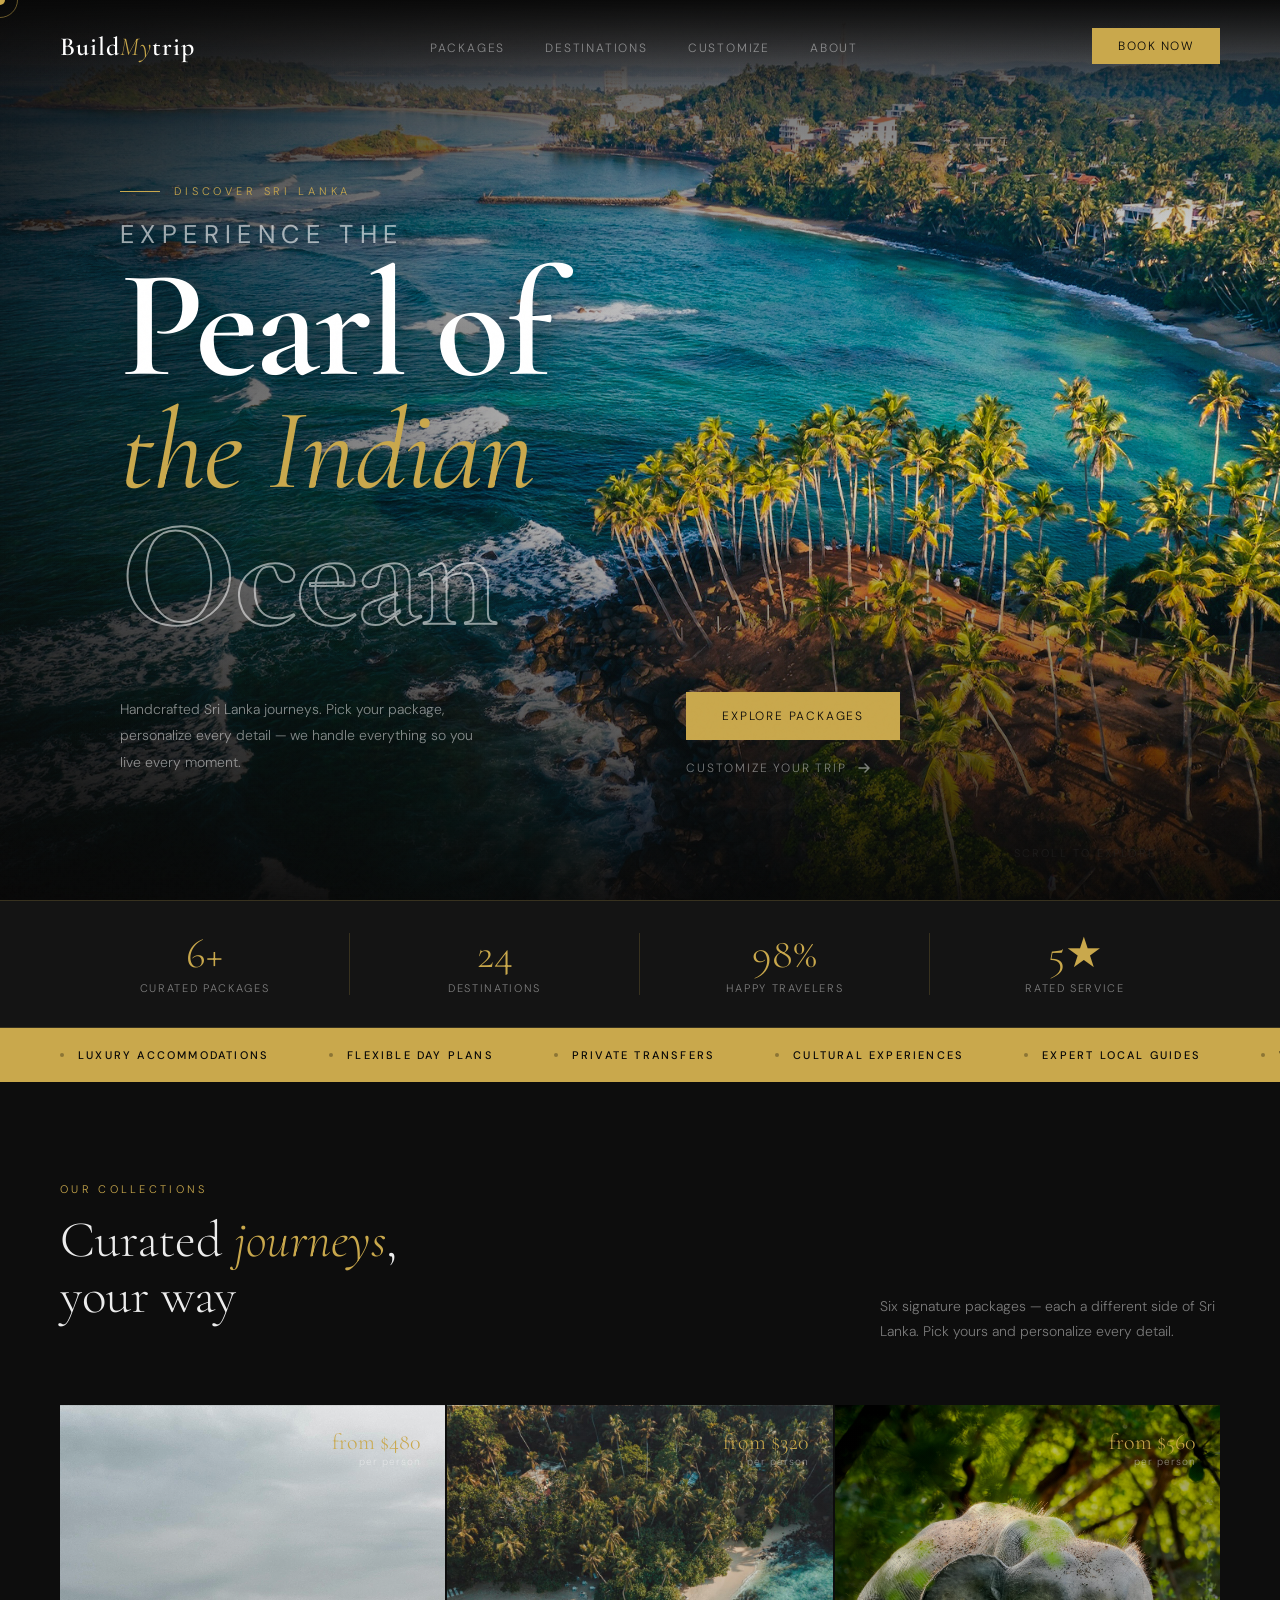
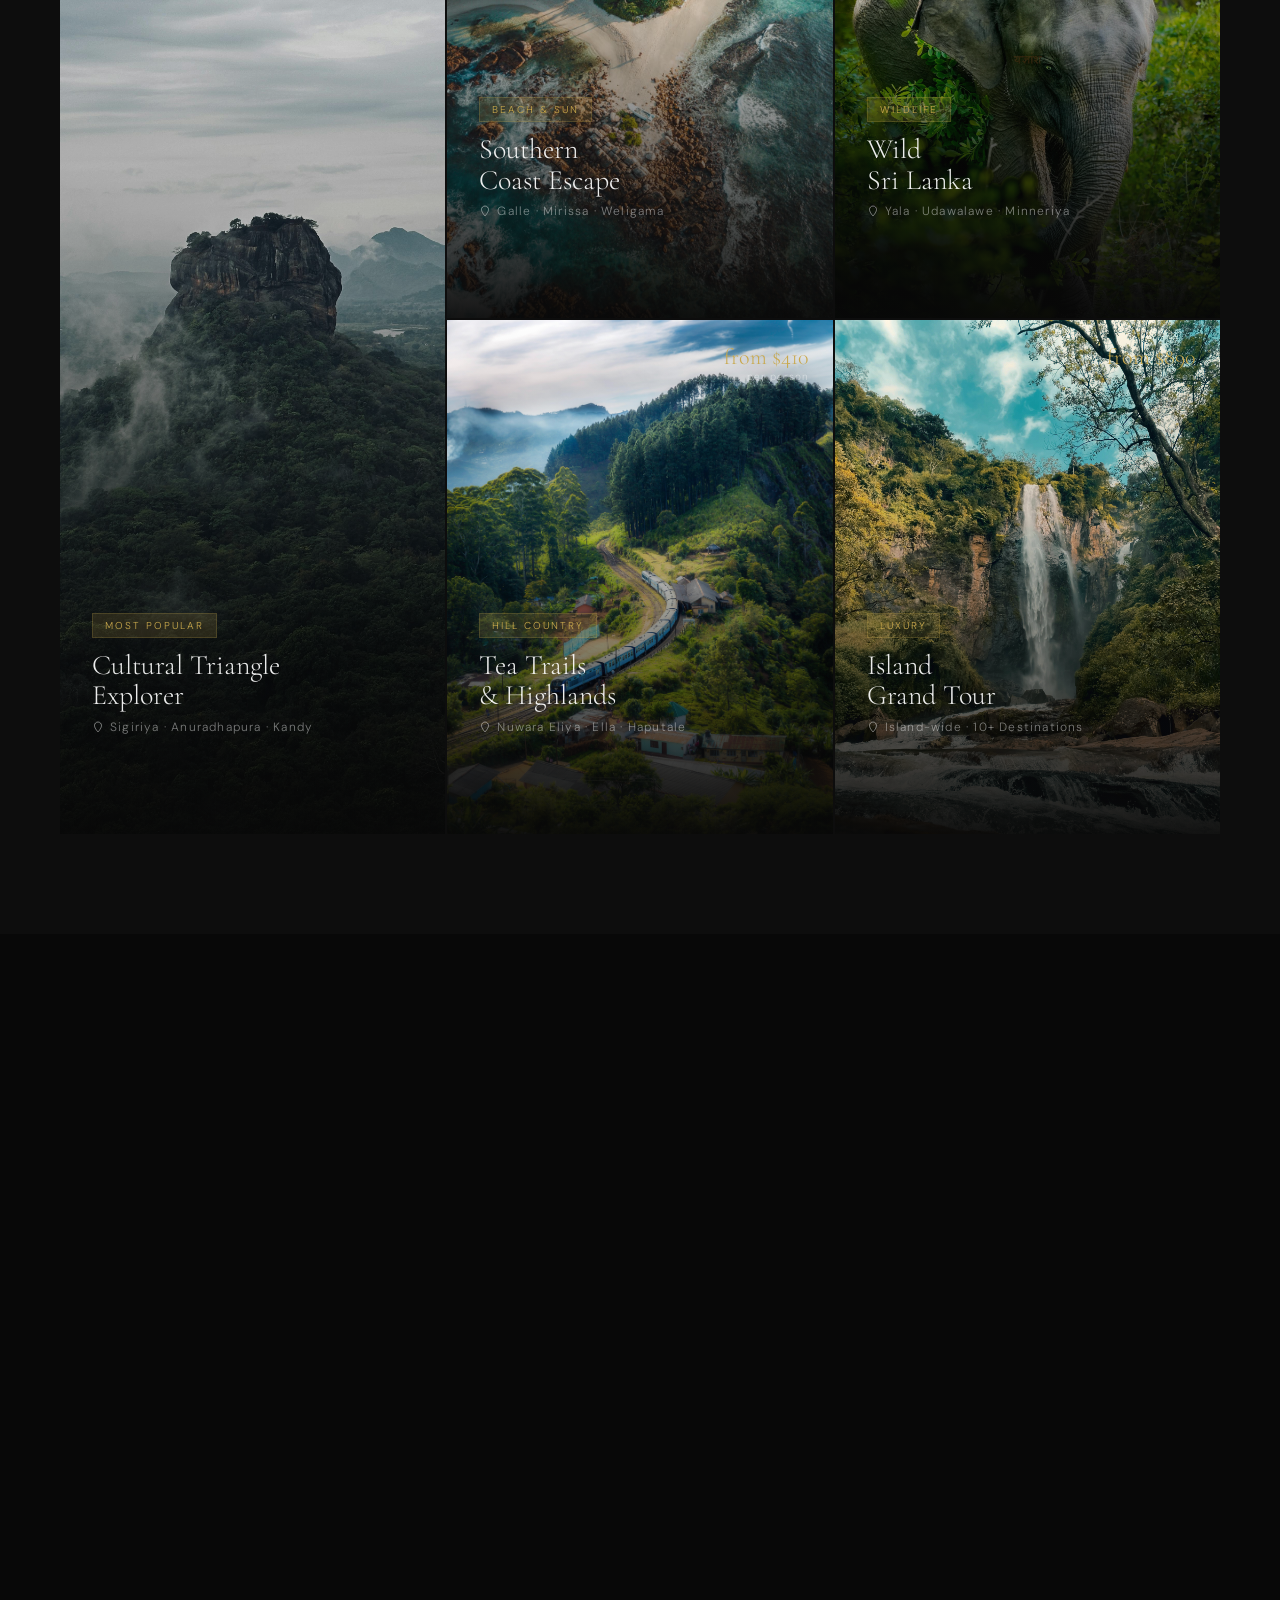
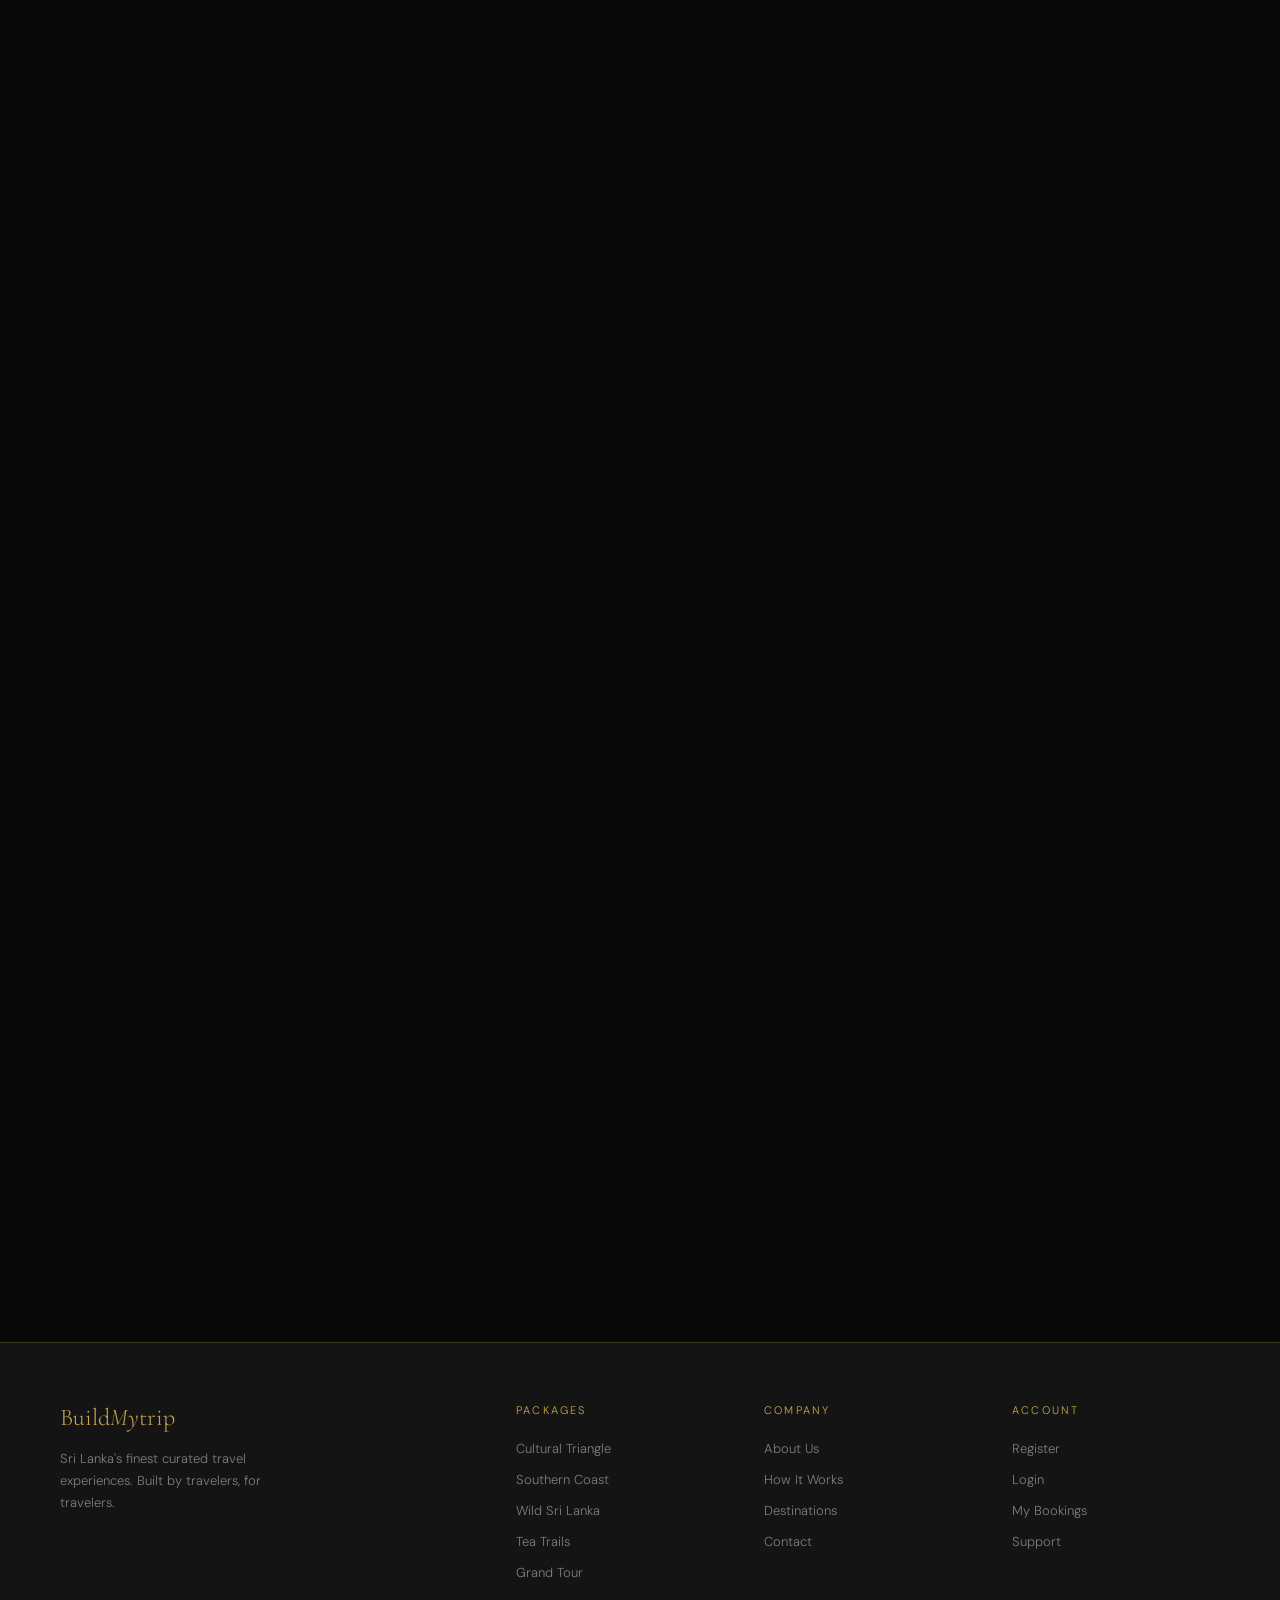
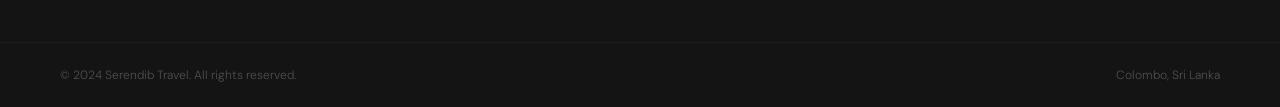
==== frontend/index.html @ d11b7e5b "Add files via upload" ====
<!DOCTYPE html>
<html lang="en">
<head>
<meta charset="UTF-8">
<meta name="viewport" content="width=device-width, initial-scale=1.0">
<title>BuildMyTrip — Sri Lanka Travel Experiences</title>
<link href="https://fonts.googleapis.com/css2?family=Cormorant+Garamond:ital,wght@0,300;0,400;0,600;1,300;1,400&family=DM+Sans:wght@300;400;500&display=swap" rel="stylesheet">
<style>
  :root {
    --gold: #C9A84C;
    --gold-light: #E8C97A;
    --gold-dim: rgba(201,168,76,0.15);
    --black: #080808;
    --deep: #0D0D0D;
    --surface: #141414;
    --surface2: #1C1C1C;
    --muted: rgba(255,255,255,0.45);
    --text: rgba(255,255,255,0.92);
    --border: rgba(201,168,76,0.2);
  }

  *, *::before, *::after { margin: 0; padding: 0; box-sizing: border-box; }

  html { scroll-behavior: smooth; }

  body {
    background: var(--black);
    color: var(--text);
    font-family: 'DM Sans', sans-serif;
    font-weight: 300;
    overflow-x: hidden;
    cursor: none;
  }

  /* CUSTOM CURSOR */
  .cursor {
    position: fixed; top: 0; left: 0;
    width: 10px; height: 10px;
    background: var(--gold);
    border-radius: 50%;
    pointer-events: none;
    z-index: 9999;
    transform: translate(-50%, -50%);
    transition: transform 0.1s, width 0.3s, height 0.3s, background 0.3s;
  }
  .cursor-ring {
    position: fixed; top: 0; left: 0;
    width: 36px; height: 36px;
    border: 1px solid rgba(201,168,76,0.5);
    border-radius: 50%;
    pointer-events: none;
    z-index: 9998;
    transform: translate(-50%, -50%);
    transition: transform 0.18s ease-out, width 0.3s, height 0.3s, opacity 0.3s;
  }
  body:hover .cursor-ring { opacity: 1; }

  /* NOISE OVERLAY */
  body::before {
    content: '';
    position: fixed; inset: 0;
    background-image: url("data:image/svg+xml,%3Csvg viewBox='0 0 256 256' xmlns='http://www.w3.org/2000/svg'%3E%3Cfilter id='noise'%3E%3CfeTurbulence type='fractalNoise' baseFrequency='0.9' numOctaves='4' stitchTiles='stitch'/%3E%3C/filter%3E%3Crect width='100%25' height='100%25' filter='url(%23noise)' opacity='0.04'/%3E%3C/svg%3E");
    pointer-events: none;
    z-index: 100;
    opacity: 0.4;
  }

  /* NAV */
  nav {
    position: fixed; top: 0; left: 0; right: 0;
    z-index: 500;
    padding: 28px 60px;
    display: flex; align-items: center; justify-content: space-between;
    background: linear-gradient(to bottom, rgba(8,8,8,0.95) 0%, transparent 100%);
    transition: padding 0.4s;
  }
  nav.scrolled {
    padding: 18px 60px;
    background: rgba(8,8,8,0.97);
    border-bottom: 1px solid var(--border);
    backdrop-filter: blur(12px);
  }
  .nav-logo {
    font-family: 'Cormorant Garamond', serif;
    font-size: 26px;
    font-weight: 600;
    letter-spacing: 0.04em;
    color: #fff;
    text-decoration: none;
  }
  .nav-logo span {
    font-style: italic;
    color: var(--gold);
    font-weight: 300;
  }
  .nav-links { display: flex; gap: 40px; list-style: none; }
  .nav-links a {
    font-size: 12px;
    letter-spacing: 0.15em;
    text-transform: uppercase;
    color: var(--muted);
    text-decoration: none;
    transition: color 0.3s;
  }
  .nav-links a:hover { color: var(--gold); }
  .nav-cta {
    font-size: 12px;
    letter-spacing: 0.12em;
    text-transform: uppercase;
    color: var(--black);
    background: var(--gold);
    padding: 10px 26px;
    text-decoration: none;
    transition: background 0.3s;
  }
  .nav-cta:hover { background: var(--gold-light); }

  /* HERO */
  .hero {
    position: relative;
    height: 100vh;
    min-height: 700px;
    display: flex;
    align-items: center;
    overflow: hidden;
  }
  .hero-bg {
    position: absolute; inset: 0;
    overflow: hidden;
  }
  .hero-bg img {
    position: absolute; inset: 0;
    width: 100%; height: 100%;
    object-fit: cover;
    object-position: center;
    transform: scale(1.04);
    animation: heroZoom 10s ease-out forwards;
  }
  .hero-bg::after {
    content: '';
    position: absolute; inset: 0;
    background:
      linear-gradient(to bottom, rgba(8,8,8,0.72) 0%, rgba(8,8,8,0.08) 30%, rgba(8,8,8,0.0) 55%, rgba(8,8,8,0.55) 80%, rgba(8,8,8,0.95) 100%),
      linear-gradient(to right, rgba(8,8,8,0.78) 0%, rgba(8,8,8,0.2) 50%, transparent 100%);
    z-index: 1;
  }
  .hero-content { z-index: 2; }

  @keyframes heroZoom {
    from { transform: scale(1.05); }
    to { transform: scale(1.0); }
  }

  .hero-content {
    position: relative;
    z-index: 2;
    padding: 0 60px;
    padding-top: 60px;
    max-width: 900px;
    width: 100%;
    opacity: 0;
    animation: heroFadeUp 1.2s ease-out 0.4s forwards;
  }
  @keyframes heroFadeUp {
    from { opacity: 0; transform: translateY(40px); }
    to { opacity: 1; transform: translateY(0); }
  }
  .hero-eyebrow {
    font-size: 11px;
    letter-spacing: 0.35em;
    text-transform: uppercase;
    color: var(--gold);
    margin-bottom: 24px;
    display: flex; align-items: center; gap: 14px;
  }
  .hero-eyebrow::before {
    content: '';
    display: block;
    width: 40px; height: 1px;
    background: var(--gold);
  }

  /* BIG dramatic typography */
  .hero-title {
    font-family: 'Cormorant Garamond', serif;
    line-height: 1.0;
    margin-bottom: 0;
  }
  .hero-title .line-small {
    font-size: clamp(16px, 2vw, 26px);
    font-weight: 400;
    color: rgba(255,255,255,0.6);
    display: block;
    letter-spacing: 0.25em;
    text-transform: uppercase;
    font-family: 'DM Sans', sans-serif;
    margin-bottom: 10px;
  }
  .hero-title .line-big {
    font-size: clamp(88px, 12vw, 160px);
    font-weight: 600;
    color: #fff;
    display: block;
    line-height: 0.88;
    margin-bottom: 0px;
    letter-spacing: -0.03em;
    text-shadow: 0 4px 40px rgba(0,0,0,0.5);
  }
  .hero-title .line-italic {
    font-size: clamp(66px, 9vw, 128px);
    font-style: italic;
    font-weight: 400;
    color: var(--gold);
    display: block;
    line-height: 1.0;
    margin-bottom: 0px;
    letter-spacing: -0.01em;
    text-shadow: 0 4px 40px rgba(0,0,0,0.4);
  }
  .hero-title .line-outline {
    font-size: clamp(88px, 12vw, 160px);
    font-weight: 700;
    color: transparent;
    -webkit-text-stroke: 2px rgba(255,255,255,0.55);
    display: block;
    line-height: 0.88;
    letter-spacing: -0.02em;
  }

  .hero-bottom {
    display: flex;
    align-items: flex-end;
    justify-content: space-between;
    margin-top: 48px;
    gap: 40px;
  }
  .hero-subtitle {
    font-size: 14px;
    line-height: 1.9;
    color: rgba(255,255,255,0.5);
    max-width: 360px;
  }
  .hero-actions { display: flex; align-items: center; gap: 20px; flex-direction: column; align-items: flex-start; }
  .btn-primary {
    display: inline-block;
    font-size: 12px;
    letter-spacing: 0.15em;
    text-transform: uppercase;
    color: var(--black);
    background: var(--gold);
    padding: 16px 36px;
    text-decoration: none;
    transition: all 0.3s;
    position: relative;
    overflow: hidden;
  }
  .btn-primary::after {
    content: '';
    position: absolute; inset: 0;
    background: var(--gold-light);
    transform: translateX(-100%);
    transition: transform 0.3s;
  }
  .btn-primary:hover::after { transform: translateX(0); }
  .btn-primary span { position: relative; z-index: 1; }
  .btn-ghost {
    font-size: 12px;
    letter-spacing: 0.15em;
    text-transform: uppercase;
    color: var(--muted);
    text-decoration: none;
    display: flex; align-items: center; gap: 10px;
    transition: color 0.3s;
  }
  .btn-ghost:hover { color: var(--gold); }
  .btn-ghost svg { transition: transform 0.3s; }
  .btn-ghost:hover svg { transform: translateX(4px); }

  .hero-scroll-hint {
    position: absolute;
    bottom: 40px; right: 60px;
    display: flex; align-items: center; gap: 14px;
    font-size: 11px; letter-spacing: 0.2em;
    text-transform: uppercase; color: var(--muted);
    opacity: 0;
    animation: heroFadeUp 1s ease-out 1.4s forwards;
  }
  .scroll-line {
    width: 50px; height: 1px;
    background: var(--border);
    position: relative; overflow: hidden;
  }
  .scroll-line::after {
    content: '';
    position: absolute; left: -100%; top: 0;
    width: 100%; height: 100%;
    background: var(--gold);
    animation: scrollAnim 2s ease-in-out 1.5s infinite;
  }
  @keyframes scrollAnim {
    0% { left: -100%; } 50% { left: 100%; } 100% { left: 100%; }
  }

  /* STATS BAR */
  .stats-bar {
    background: var(--surface);
    border-top: 1px solid var(--border);
    border-bottom: 1px solid var(--border);
    padding: 32px 60px;
    display: grid;
    grid-template-columns: repeat(4, 1fr);
    gap: 0;
    opacity: 0;
    animation: heroFadeUp 0.8s ease-out 1s forwards;
  }
  .stat-item {
    text-align: center;
    padding: 0 20px;
    border-right: 1px solid var(--border);
  }
  .stat-item:last-child { border-right: none; }
  .stat-num {
    font-family: 'Cormorant Garamond', serif;
    font-size: 42px;
    font-weight: 300;
    color: var(--gold);
    line-height: 1;
    margin-bottom: 6px;
  }
  .stat-label {
    font-size: 11px;
    letter-spacing: 0.15em;
    text-transform: uppercase;
    color: var(--muted);
  }

  /* SECTION COMMONS */
  section { padding: 100px 60px; }
  .section-eyebrow {
    font-size: 11px;
    letter-spacing: 0.3em;
    text-transform: uppercase;
    color: var(--gold);
    margin-bottom: 16px;
  }
  .section-title {
    font-family: 'Cormorant Garamond', serif;
    font-size: clamp(36px, 4vw, 58px);
    font-weight: 300;
    line-height: 1.1;
    margin-bottom: 20px;
  }
  .section-title em { font-style: italic; color: var(--gold); }
  .section-desc {
    font-size: 15px;
    line-height: 1.8;
    color: var(--muted);
    max-width: 520px;
  }

  /* PACKAGES SECTION */
  .packages { background: var(--deep); }
  .packages-header {
    display: flex;
    justify-content: space-between;
    align-items: flex-end;
    margin-bottom: 60px;
  }
  .packages-grid {
    display: grid;
    grid-template-columns: repeat(3, 1fr);
    gap: 2px;
  }
  .pkg-card {
    position: relative;
    overflow: hidden;
    cursor: none;
    aspect-ratio: 3/4;
  }
  .pkg-card-bg {
    position: absolute; inset: 0;
    background-size: cover;
    background-position: center;
    transition: transform 0.7s cubic-bezier(0.25, 0.46, 0.45, 0.94);
  }
  .pkg-card:hover .pkg-card-bg { transform: scale(1.08); }
  .pkg-card-overlay {
    position: absolute; inset: 0;
    background: linear-gradient(to top, rgba(8,8,8,0.95) 0%, rgba(8,8,8,0.2) 60%, transparent 100%);
    transition: background 0.4s;
  }
  .pkg-card:hover .pkg-card-overlay {
    background: linear-gradient(to top, rgba(8,8,8,0.98) 0%, rgba(8,8,8,0.4) 60%, rgba(8,8,8,0.1) 100%);
  }
  .pkg-card-content {
    position: absolute;
    bottom: 0; left: 0; right: 0;
    padding: 32px;
    transform: translateY(0);
    transition: transform 0.4s;
  }
  .pkg-badge {
    font-size: 10px;
    letter-spacing: 0.2em;
    text-transform: uppercase;
    color: var(--gold);
    background: var(--gold-dim);
    border: 1px solid var(--border);
    padding: 5px 12px;
    display: inline-block;
    margin-bottom: 12px;
  }
  .pkg-name {
    font-family: 'Cormorant Garamond', serif;
    font-size: 28px;
    font-weight: 300;
    margin-bottom: 8px;
    line-height: 1.1;
  }
  .pkg-loc {
    font-size: 12px;
    color: var(--muted);
    letter-spacing: 0.1em;
    margin-bottom: 16px;
    display: flex; align-items: center; gap: 6px;
  }
  .pkg-meta {
    display: flex; gap: 20px;
    padding-top: 16px;
    border-top: 1px solid var(--border);
    margin-top: 0;
    opacity: 0;
    transform: translateY(12px);
    transition: all 0.4s 0.05s;
  }
  .pkg-card:hover .pkg-meta { opacity: 1; transform: translateY(0); }
  .pkg-meta-item { font-size: 12px; color: var(--muted); }
  .pkg-meta-item strong { color: var(--text); font-weight: 400; display: block; margin-bottom: 2px; }
  .pkg-price {
    position: absolute;
    top: 24px; right: 24px;
    font-family: 'Cormorant Garamond', serif;
    font-size: 22px;
    font-weight: 300;
    color: var(--gold);
    text-align: right;
  }
  .pkg-price small {
    display: block;
    font-family: 'DM Sans', sans-serif;
    font-size: 10px;
    letter-spacing: 0.1em;
    color: var(--muted);
  }
  .pkg-card-large { grid-column: span 1; aspect-ratio: unset; }
  .packages-grid .pkg-card:first-child { grid-row: span 2; aspect-ratio: unset; }

  /* HOW IT WORKS */
  .how { background: var(--black); }
  .how-inner {
    display: grid;
    grid-template-columns: 1fr 1fr;
    gap: 80px;
    align-items: center;
  }
  .how-steps { display: flex; flex-direction: column; gap: 0; }
  .how-step {
    display: flex; gap: 28px;
    padding: 32px 0;
    border-bottom: 1px solid rgba(255,255,255,0.05);
    position: relative;
    transition: all 0.3s;
  }
  .how-step:hover { padding-left: 8px; }
  .how-step:first-child { padding-top: 0; }
  .how-step:last-child { border-bottom: none; }
  .step-num {
    font-family: 'Cormorant Garamond', serif;
    font-size: 48px;
    font-weight: 300;
    color: rgba(201,168,76,0.15);
    line-height: 1;
    min-width: 52px;
    transition: color 0.3s;
  }
  .how-step:hover .step-num { color: rgba(201,168,76,0.4); }
  .step-content {}
  .step-title {
    font-size: 16px;
    font-weight: 500;
    margin-bottom: 8px;
    letter-spacing: 0.02em;
  }
  .step-desc { font-size: 14px; color: var(--muted); line-height: 1.7; }

  .how-visual {
    position: relative;
    height: 560px;
    border: 1px solid var(--border);
    overflow: hidden;
  }
  .how-visual-img {
    width: 100%; height: 100%;
    object-fit: cover;
    filter: brightness(0.7) saturate(0.8);
    transition: filter 0.5s;
  }
  .how-visual:hover .how-visual-img { filter: brightness(0.8) saturate(1); }
  .how-visual-caption {
    position: absolute;
    bottom: 0; left: 0; right: 0;
    padding: 24px;
    background: linear-gradient(to top, rgba(8,8,8,0.9), transparent);
    font-family: 'Cormorant Garamond', serif;
    font-style: italic;
    font-size: 18px;
    color: var(--gold-light);
  }
  .visual-tag {
    position: absolute;
    top: 24px; left: 24px;
    background: var(--gold);
    color: var(--black);
    font-size: 10px;
    letter-spacing: 0.2em;
    text-transform: uppercase;
    padding: 6px 14px;
  }

  /* DESTINATIONS PREVIEW */
  .destinations { background: var(--surface); }
  .dest-scroll-container {
    display: flex; gap: 2px;
    margin: 0 -60px;
    padding: 0 60px;
    overflow-x: auto;
    scrollbar-width: none;
  }
  .dest-scroll-container::-webkit-scrollbar { display: none; }
  .dest-card {
    flex: 0 0 280px;
    height: 400px;
    position: relative;
    overflow: hidden;
    cursor: none;
  }
  .dest-card-bg {
    position: absolute; inset: 0;
    background-size: cover;
    background-position: center;
    transition: transform 0.6s cubic-bezier(0.25, 0.46, 0.45, 0.94);
  }
  .dest-card:hover .dest-card-bg { transform: scale(1.1); }
  .dest-card-overlay {
    position: absolute; inset: 0;
    background: linear-gradient(to top, rgba(8,8,8,0.85) 0%, transparent 60%);
  }
  .dest-card-info {
    position: absolute; bottom: 24px; left: 24px; right: 24px;
  }
  .dest-card-name {
    font-family: 'Cormorant Garamond', serif;
    font-size: 22px;
    font-weight: 300;
    margin-bottom: 4px;
  }
  .dest-card-tag {
    font-size: 11px;
    letter-spacing: 0.12em;
    color: var(--gold);
    text-transform: uppercase;
  }

  /* TESTIMONIAL */
  .testimonial {
    background: var(--deep);
    padding: 100px 60px;
    text-align: center;
    position: relative;
    overflow: hidden;
  }
  .testimonial::before {
    content: '"';
    font-family: 'Cormorant Garamond', serif;
    font-size: 400px;
    font-weight: 300;
    color: rgba(201,168,76,0.04);
    position: absolute;
    top: -80px; left: 50%;
    transform: translateX(-50%);
    line-height: 1;
    pointer-events: none;
    user-select: none;
  }
  .testimonial-quote {
    font-family: 'Cormorant Garamond', serif;
    font-size: clamp(24px, 3vw, 38px);
    font-weight: 300;
    font-style: italic;
    line-height: 1.5;
    max-width: 800px;
    margin: 0 auto 32px;
    position: relative;
  }
  .testimonial-author { font-size: 13px; letter-spacing: 0.15em; color: var(--gold); text-transform: uppercase; }

  /* CTA SECTION */
  .cta-section {
    background: var(--black);
    padding: 120px 60px;
    display: grid;
    grid-template-columns: 1fr 1fr;
    gap: 80px;
    align-items: center;
    border-top: 1px solid var(--border);
  }
  .cta-title {
    font-family: 'Cormorant Garamond', serif;
    font-size: clamp(42px, 5vw, 72px);
    font-weight: 300;
    line-height: 1.0;
  }
  .cta-title em { font-style: italic; color: var(--gold); }
  .cta-right {
    display: flex; flex-direction: column; gap: 28px;
  }
  .cta-desc { font-size: 15px; line-height: 1.8; color: var(--muted); }
  .cta-actions { display: flex; gap: 20px; flex-wrap: wrap; }

  /* FOOTER */
  footer {
    background: var(--surface);
    border-top: 1px solid var(--border);
    padding: 60px;
    display: grid;
    grid-template-columns: 2fr 1fr 1fr 1fr;
    gap: 40px;
  }
  .footer-brand {}
  .footer-logo {
    font-family: 'Cormorant Garamond', serif;
    font-size: 24px;
    font-weight: 300;
    color: var(--gold);
    margin-bottom: 16px;
  }
  .footer-tagline { font-size: 13px; color: var(--muted); line-height: 1.7; max-width: 240px; }
  .footer-col-title {
    font-size: 11px;
    letter-spacing: 0.2em;
    text-transform: uppercase;
    color: var(--gold);
    margin-bottom: 20px;
  }
  .footer-links { list-style: none; display: flex; flex-direction: column; gap: 10px; }
  .footer-links a {
    font-size: 13px;
    color: var(--muted);
    text-decoration: none;
    transition: color 0.2s;
  }
  .footer-links a:hover { color: var(--text); }
  .footer-bottom {
    margin-top: 0;
    padding: 24px 60px;
    background: var(--surface);
    border-top: 1px solid rgba(255,255,255,0.04);
    display: flex;
    justify-content: space-between;
    align-items: center;
  }
  .footer-bottom-text { font-size: 12px; color: rgba(255,255,255,0.25); }

  /* SCROLL ANIMATIONS */
  .fade-in {
    opacity: 0;
    transform: translateY(30px);
    transition: opacity 0.8s ease-out, transform 0.8s ease-out;
  }
  .fade-in.visible { opacity: 1; transform: translateY(0); }
  .fade-in-delay-1 { transition-delay: 0.1s; }
  .fade-in-delay-2 { transition-delay: 0.2s; }
  .fade-in-delay-3 { transition-delay: 0.3s; }

  /* GOLD LINE ACCENT */
  .gold-line {
    width: 60px; height: 1px;
    background: var(--gold);
    margin: 24px 0;
  }

  /* FEATURE STRIP */
  .feature-strip {
    background: var(--gold);
    padding: 20px 60px;
    display: flex;
    gap: 60px;
    overflow: hidden;
  }
  .feature-strip-inner {
    display: flex;
    gap: 60px;
    animation: marquee 20s linear infinite;
    white-space: nowrap;
  }
  .feature-strip-item {
    font-size: 11px;
    letter-spacing: 0.2em;
    text-transform: uppercase;
    color: var(--black);
    font-weight: 500;
    display: flex;
    align-items: center;
    gap: 14px;
    flex-shrink: 0;
  }
  .feature-strip-dot {
    width: 4px; height: 4px;
    border-radius: 50%;
    background: rgba(0,0,0,0.3);
  }
  @keyframes marquee {
    from { transform: translateX(0); }
    to { transform: translateX(-50%); }
  }

  /* CUSTOMIZE TEASER */
  .customize {
    background: var(--black);
    padding: 100px 60px;
  }
  .customize-inner {
    display: grid;
    grid-template-columns: 1fr 1fr;
    gap: 80px;
    align-items: start;
  }
  .customize-options { display: flex; flex-direction: column; gap: 12px; }
  .option-group {
    border: 1px solid rgba(255,255,255,0.06);
    padding: 24px;
    transition: border-color 0.3s;
  }
  .option-group:hover { border-color: var(--border); }
  .option-group-title {
    font-size: 11px;
    letter-spacing: 0.2em;
    text-transform: uppercase;
    color: var(--gold);
    margin-bottom: 14px;
  }
  .option-chips { display: flex; gap: 8px; flex-wrap: wrap; }
  .chip {
    font-size: 12px;
    padding: 6px 14px;
    border: 1px solid rgba(255,255,255,0.1);
    color: var(--muted);
    cursor: none;
    transition: all 0.2s;
  }
  .chip:hover, .chip.active {
    border-color: var(--gold);
    color: var(--gold);
    background: var(--gold-dim);
  }
  .customize-visual {
    position: sticky;
    top: 100px;
  }
  .price-calculator {
    border: 1px solid var(--border);
    padding: 36px;
    background: var(--surface);
  }
  .calc-title {
    font-family: 'Cormorant Garamond', serif;
    font-size: 22px;
    font-weight: 300;
    margin-bottom: 6px;
  }
  .calc-subtitle { font-size: 12px; color: var(--muted); margin-bottom: 28px; }
  .calc-row {
    display: flex;
    justify-content: space-between;
    align-items: center;
    padding: 12px 0;
    border-bottom: 1px solid rgba(255,255,255,0.04);
    font-size: 13px;
  }
  .calc-row:last-of-type { border-bottom: none; }
  .calc-row-label { color: var(--muted); }
  .calc-row-val { color: var(--text); }
  .calc-total {
    margin-top: 20px;
    padding-top: 20px;
    border-top: 1px solid var(--border);
    display: flex;
    justify-content: space-between;
    align-items: center;
  }
  .calc-total-label {
    font-size: 11px;
    letter-spacing: 0.15em;
    text-transform: uppercase;
    color: var(--muted);
  }
  .calc-total-price {
    font-family: 'Cormorant Garamond', serif;
    font-size: 42px;
    font-weight: 300;
    color: var(--gold);
  }
  .calc-total-price small {
    font-family: 'DM Sans', sans-serif;
    font-size: 12px;
    color: var(--muted);
  }
</style>
</head>
<body>

<div class="cursor" id="cursor"></div>
<div class="cursor-ring" id="cursorRing"></div>

<!-- NAV -->
<nav id="navbar">
  <a href="#" class="nav-logo">Build<span>My</span>trip</a>
  <ul class="nav-links">
    <li><a href="#packages">Packages</a></li>
    <li><a href="#destinations">Destinations</a></li>
    <li><a href="#customize">Customize</a></li>
    <li><a href="#">About</a></li>
  </ul>
  <a href="#" class="nav-cta">Book Now</a>
</nav>

<!-- HERO -->
<section class="hero" id="home">
  <div class="hero-bg">
    <img src="assets/images/hero-bg.jpg" alt="Sri Lanka" style="position:absolute;inset:0;width:100%;height:100%;object-fit:cover;object-position:center;">
  </div>
  <div class="hero-content">
    <div class="hero-eyebrow">Discover Sri Lanka</div>
    <h1 class="hero-title">
      <span class="line-small">Experience the</span>
      <span class="line-big">Pearl of</span>
      <span class="line-italic">the Indian</span>
      <span class="line-outline">Ocean</span>
    </h1>
    <div class="hero-bottom">
      <p class="hero-subtitle">
        Handcrafted Sri Lanka journeys. Pick your package, personalize every detail — we handle everything so you live every moment.
      </p>
      <div class="hero-actions">
        <a href="#packages" class="btn-primary"><span>Explore Packages</span></a>
        <a href="#customize" class="btn-ghost">
          Customize Your Trip
          <svg width="16" height="16" viewBox="0 0 16 16" fill="none"><path d="M3 8h10M9 4l4 4-4 4" stroke="currentColor" stroke-width="1.5" stroke-linecap="round" stroke-linejoin="round"/></svg>
        </a>
      </div>
    </div>
  </div>
  <div class="hero-scroll-hint">
    <span>Scroll to explore</span>
    <div class="scroll-line"></div>
  </div>
</section>

<!-- STATS BAR -->
<div class="stats-bar">
  <div class="stat-item">
    <div class="stat-num">6+</div>
    <div class="stat-label">Curated Packages</div>
  </div>
  <div class="stat-item">
    <div class="stat-num">24</div>
    <div class="stat-label">Destinations</div>
  </div>
  <div class="stat-item">
    <div class="stat-num">98%</div>
    <div class="stat-label">Happy Travelers</div>
  </div>
  <div class="stat-item">
    <div class="stat-num">5★</div>
    <div class="stat-label">Rated Service</div>
  </div>
</div>

<!-- FEATURE STRIP -->
<div class="feature-strip">
  <div class="feature-strip-inner">
    <div class="feature-strip-item"><div class="feature-strip-dot"></div> Luxury Accommodations</div>
    <div class="feature-strip-item"><div class="feature-strip-dot"></div> Flexible Day Plans</div>
    <div class="feature-strip-item"><div class="feature-strip-dot"></div> Private Transfers</div>
    <div class="feature-strip-item"><div class="feature-strip-dot"></div> Cultural Experiences</div>
    <div class="feature-strip-item"><div class="feature-strip-dot"></div> Expert Local Guides</div>
    <div class="feature-strip-item"><div class="feature-strip-dot"></div> Wildlife Safaris</div>
    <div class="feature-strip-item"><div class="feature-strip-dot"></div> Beach Escapes</div>
    <div class="feature-strip-item"><div class="feature-strip-dot"></div> Luxury Accommodations</div>
    <div class="feature-strip-item"><div class="feature-strip-dot"></div> Flexible Day Plans</div>
    <div class="feature-strip-item"><div class="feature-strip-dot"></div> Private Transfers</div>
    <div class="feature-strip-item"><div class="feature-strip-dot"></div> Cultural Experiences</div>
    <div class="feature-strip-item"><div class="feature-strip-dot"></div> Expert Local Guides</div>
    <div class="feature-strip-item"><div class="feature-strip-dot"></div> Wildlife Safaris</div>
    <div class="feature-strip-item"><div class="feature-strip-dot"></div> Beach Escapes</div>
  </div>
</div>

<!-- PACKAGES -->
<section class="packages fade-in" id="packages">
  <div class="packages-header">
    <div>
      <div class="section-eyebrow">Our Collections</div>
      <h2 class="section-title">Curated <em>journeys</em>,<br>your way</h2>
    </div>
    <p class="section-desc" style="max-width:340px;font-size:14px;">Six signature packages — each a different side of Sri Lanka. Pick yours and personalize every detail.</p>
  </div>
  <div class="packages-grid">
    <!-- Large card -->
    <div class="pkg-card" style="grid-row: span 2;">
      <div class="pkg-card-bg" style="background-image: url('assets/images/packages/cultural-triangle.jpg');"></div>
      <div class="pkg-card-overlay"></div>
      <div class="pkg-price">from $480<small>per person</small></div>
      <div class="pkg-card-content">
        <div class="pkg-badge">Most Popular</div>
        <div class="pkg-name">Cultural Triangle<br>Explorer</div>
        <div class="pkg-loc">
          <svg width="12" height="12" viewBox="0 0 12 12" fill="none"><path d="M6 1C4.07 1 2.5 2.57 2.5 4.5c0 2.75 3.5 6.5 3.5 6.5s3.5-3.75 3.5-6.5C9.5 2.57 7.93 1 6 1z" stroke="currentColor" stroke-width="1"/></svg>
          Sigiriya · Anuradhapura · Kandy
        </div>
        <div class="pkg-meta">
          <div class="pkg-meta-item"><strong>5–8 Days</strong>Duration</div>
          <div class="pkg-meta-item"><strong>1–12</strong>Travelers</div>
          <div class="pkg-meta-item"><strong>3 Types</strong>Travel Style</div>
        </div>
      </div>
    </div>
    <!-- Card 2 -->
    <div class="pkg-card">
      <div class="pkg-card-bg" style="background-image: url('assets/images/packages/southern-coast.jpg');"></div>
      <div class="pkg-card-overlay"></div>
      <div class="pkg-price">from $320<small>per person</small></div>
      <div class="pkg-card-content">
        <div class="pkg-badge">Beach & Sun</div>
        <div class="pkg-name">Southern<br>Coast Escape</div>
        <div class="pkg-loc">
          <svg width="12" height="12" viewBox="0 0 12 12" fill="none"><path d="M6 1C4.07 1 2.5 2.57 2.5 4.5c0 2.75 3.5 6.5 3.5 6.5s3.5-3.75 3.5-6.5C9.5 2.57 7.93 1 6 1z" stroke="currentColor" stroke-width="1"/></svg>
          Galle · Mirissa · Weligama
        </div>
        <div class="pkg-meta">
          <div class="pkg-meta-item"><strong>3–6 Days</strong>Duration</div>
          <div class="pkg-meta-item"><strong>1–8</strong>Travelers</div>
        </div>
      </div>
    </div>
    <!-- Card 3 -->
    <div class="pkg-card">
      <div class="pkg-card-bg" style="background-image: url('assets/images/packages/wild-srilanka.jpg');"></div>
      <div class="pkg-card-overlay"></div>
      <div class="pkg-price">from $560<small>per person</small></div>
      <div class="pkg-card-content">
        <div class="pkg-badge">Wildlife</div>
        <div class="pkg-name">Wild<br>Sri Lanka</div>
        <div class="pkg-loc">
          <svg width="12" height="12" viewBox="0 0 12 12" fill="none"><path d="M6 1C4.07 1 2.5 2.57 2.5 4.5c0 2.75 3.5 6.5 3.5 6.5s3.5-3.75 3.5-6.5C9.5 2.57 7.93 1 6 1z" stroke="currentColor" stroke-width="1"/></svg>
          Yala · Udawalawe · Minneriya
        </div>
        <div class="pkg-meta">
          <div class="pkg-meta-item"><strong>4–7 Days</strong>Duration</div>
          <div class="pkg-meta-item"><strong>1–6</strong>Travelers</div>
        </div>
      </div>
    </div>
    <!-- Card 4 -->
    <div class="pkg-card">
      <div class="pkg-card-bg" style="background-image: url('assets/images/packages/tea-trails.jpg');"></div>
      <div class="pkg-card-overlay"></div>
      <div class="pkg-price">from $410<small>per person</small></div>
      <div class="pkg-card-content">
        <div class="pkg-badge">Hill Country</div>
        <div class="pkg-name">Tea Trails<br>& Highlands</div>
        <div class="pkg-loc">
          <svg width="12" height="12" viewBox="0 0 12 12" fill="none"><path d="M6 1C4.07 1 2.5 2.57 2.5 4.5c0 2.75 3.5 6.5 3.5 6.5s3.5-3.75 3.5-6.5C9.5 2.57 7.93 1 6 1z" stroke="currentColor" stroke-width="1"/></svg>
          Nuwara Eliya · Ella · Haputale
        </div>
        <div class="pkg-meta">
          <div class="pkg-meta-item"><strong>4–6 Days</strong>Duration</div>
          <div class="pkg-meta-item"><strong>1–10</strong>Travelers</div>
        </div>
      </div>
    </div>
    <!-- Card 5 -->
    <div class="pkg-card">
      <div class="pkg-card-bg" style="background-image: url('assets/images/packages/grand-tour.jpg');"></div>
      <div class="pkg-card-overlay"></div>
      <div class="pkg-price">from $890<small>per person</small></div>
      <div class="pkg-card-content">
        <div class="pkg-badge">Luxury</div>
        <div class="pkg-name">Island<br>Grand Tour</div>
        <div class="pkg-loc">
          <svg width="12" height="12" viewBox="0 0 12 12" fill="none"><path d="M6 1C4.07 1 2.5 2.57 2.5 4.5c0 2.75 3.5 6.5 3.5 6.5s3.5-3.75 3.5-6.5C9.5 2.57 7.93 1 6 1z" stroke="currentColor" stroke-width="1"/></svg>
          Island-wide · 10+ Destinations
        </div>
        <div class="pkg-meta">
          <div class="pkg-meta-item"><strong>10–14 Days</strong>Duration</div>
          <div class="pkg-meta-item"><strong>1–6</strong>Travelers</div>
        </div>
      </div>
    </div>
  </div>
</section>

<!-- HOW IT WORKS -->
<section class="how" id="how">
  <div class="how-inner">
    <div class="fade-in">
      <div class="section-eyebrow">The Process</div>
      <h2 class="section-title">Simple steps to your <em>dream trip</em></h2>
      <div class="gold-line"></div>
      <div class="how-steps">
        <div class="how-step">
          <div class="step-num">01</div>
          <div class="step-content">
            <div class="step-title">Pick Your Package</div>
            <div class="step-desc">Browse our six curated Sri Lanka collections. Each covers a different experience — culture, beach, wildlife, highlands, or the full island.</div>
          </div>
        </div>
        <div class="how-step">
          <div class="step-num">02</div>
          <div class="step-content">
            <div class="step-title">Customize It</div>
            <div class="step-desc">Choose your trip duration, number of travelers, travel style (budget/comfort/luxury), and activities. We show your live price as you go.</div>
          </div>
        </div>
        <div class="how-step">
          <div class="step-num">03</div>
          <div class="step-content">
            <div class="step-title">Review Your Bill</div>
            <div class="step-desc">See a full itemized cost breakdown — accommodations, transport, activities, any applicable discounts — before you commit to anything.</div>
          </div>
        </div>
        <div class="how-step">
          <div class="step-num">04</div>
          <div class="step-content">
            <div class="step-title">Confirm & Go</div>
            <div class="step-desc">Book with confidence. We handle hotels, transfers, and everything in between. You just show up and experience the magic.</div>
          </div>
        </div>
      </div>
    </div>
    <div class="how-visual fade-in fade-in-delay-2">
      <img class="how-visual-img" src="assets/images/how-visual.jpg" alt="Sri Lanka landscape">
      <div class="visual-tag">Your Adventure Awaits</div>
      <div class="how-visual-caption">"The island that changes how you see the world"</div>
    </div>
  </div>
</section>

<!-- DESTINATIONS PREVIEW -->
<section class="destinations fade-in" id="destinations">
  <div style="display:flex;justify-content:space-between;align-items:flex-end;margin-bottom:48px;">
    <div>
      <div class="section-eyebrow">Iconic Places</div>
      <h2 class="section-title">The destinations<br>that define <em>Sri Lanka</em></h2>
    </div>
    <a href="#" class="btn-ghost" style="margin-bottom:12px;">
      View All
      <svg width="16" height="16" viewBox="0 0 16 16" fill="none"><path d="M3 8h10M9 4l4 4-4 4" stroke="currentColor" stroke-width="1.5" stroke-linecap="round" stroke-linejoin="round"/></svg>
    </a>
  </div>
  <div class="dest-scroll-container">
    <div class="dest-card">
      <div class="dest-card-bg" style="background-image: url('assets/images/destinations/sigiriya.jpg');"></div>
      <div class="dest-card-overlay"></div>
      <div class="dest-card-info">
        <div class="dest-card-name">Sigiriya</div>
        <div class="dest-card-tag">Rock Fortress</div>
      </div>
    </div>
    <div class="dest-card">
      <div class="dest-card-bg" style="background-image: url('assets/images/destinations/ella.jpg');"></div>
      <div class="dest-card-overlay"></div>
      <div class="dest-card-info">
        <div class="dest-card-name">Ella</div>
        <div class="dest-card-tag">Hill Country</div>
      </div>
    </div>
    <div class="dest-card">
      <div class="dest-card-bg" style="background-image: url('assets/images/destinations/galle.jpg');"></div>
      <div class="dest-card-overlay"></div>
      <div class="dest-card-info">
        <div class="dest-card-name">Galle Fort</div>
        <div class="dest-card-tag">Colonial Heritage</div>
      </div>
    </div>
    <div class="dest-card">
      <div class="dest-card-bg" style="background-image: url('assets/images/destinations/yala.jpg');"></div>
      <div class="dest-card-overlay"></div>
      <div class="dest-card-info">
        <div class="dest-card-name">Yala</div>
        <div class="dest-card-tag">Wildlife Safari</div>
      </div>
    </div>
    <div class="dest-card">
      <div class="dest-card-bg" style="background-image: url('assets/images/destinations/mirissa.jpg');"></div>
      <div class="dest-card-overlay"></div>
      <div class="dest-card-info">
        <div class="dest-card-name">Mirissa</div>
        <div class="dest-card-tag">Beach & Whales</div>
      </div>
    </div>
    <div class="dest-card">
      <div class="dest-card-bg" style="background-image: url('assets/images/destinations/kandy.jpg');"></div>
      <div class="dest-card-overlay"></div>
      <div class="dest-card-info">
        <div class="dest-card-name">Kandy</div>
        <div class="dest-card-tag">Temple of Tooth</div>
      </div>
    </div>
  </div>
</section>

<!-- CUSTOMIZE TEASER -->
<section class="customize" id="customize">
  <div class="customize-inner">
    <div class="fade-in">
      <div class="section-eyebrow">Build Your Trip</div>
      <h2 class="section-title">You <em>decide</em>,<br>we deliver</h2>
      <div class="gold-line"></div>
      <p class="section-desc" style="margin-bottom:40px;">Every package is a framework — you shape the details. Duration, travel style, activities. Real-time pricing as you customize.</p>
      <div class="customize-options">
        <div class="option-group">
          <div class="option-group-title">Trip Duration</div>
          <div class="option-chips">
            <div class="chip active" onclick="updateCalc(this,'duration')">3 Days</div>
            <div class="chip" onclick="updateCalc(this,'duration')">5 Days</div>
            <div class="chip" onclick="updateCalc(this,'duration')">7 Days</div>
            <div class="chip" onclick="updateCalc(this,'duration')">10 Days</div>
          </div>
        </div>
        <div class="option-group">
          <div class="option-group-title">Travel Style</div>
          <div class="option-chips">
            <div class="chip active" onclick="updateCalc(this,'style')">Budget</div>
            <div class="chip" onclick="updateCalc(this,'style')">Comfort</div>
            <div class="chip" onclick="updateCalc(this,'style')">Luxury</div>
          </div>
        </div>
        <div class="option-group">
          <div class="option-group-title">Activities (select all you want)</div>
          <div class="option-chips">
            <div class="chip active" onclick="toggleActivity(this)">City Tours</div>
            <div class="chip" onclick="toggleActivity(this)">Whale Watching</div>
            <div class="chip active" onclick="toggleActivity(this)">Hiking</div>
            <div class="chip" onclick="toggleActivity(this)">Surfing</div>
            <div class="chip" onclick="toggleActivity(this)">Safari</div>
            <div class="chip" onclick="toggleActivity(this)">Cooking Class</div>
          </div>
        </div>
        <div class="option-group">
          <div class="option-group-title">Number of Travelers</div>
          <div style="display:flex;align-items:center;gap:16px;margin-top:4px;">
            <button onclick="changeTravelers(-1)" style="background:transparent;border:1px solid var(--border);color:var(--gold);width:32px;height:32px;cursor:none;font-size:18px;display:flex;align-items:center;justify-content:center;">−</button>
            <span id="traveler-count" style="font-family:'Cormorant Garamond',serif;font-size:28px;color:var(--text);min-width:24px;text-align:center;">2</span>
            <button onclick="changeTravelers(1)" style="background:transparent;border:1px solid var(--border);color:var(--gold);width:32px;height:32px;cursor:none;font-size:18px;display:flex;align-items:center;justify-content:center;">+</button>
            <span style="font-size:13px;color:var(--muted);">travelers</span>
          </div>
        </div>
      </div>
    </div>
    <div class="customize-visual fade-in fade-in-delay-2">
      <div class="price-calculator">
        <div class="calc-title">Your Package Estimate</div>
        <div class="calc-subtitle">Southern Coast Escape · Updating live</div>
        <div class="calc-row">
          <span class="calc-row-label">Base package (3 days)</span>
          <span class="calc-row-val" id="c-base">$320</span>
        </div>
        <div class="calc-row">
          <span class="calc-row-label">Travel style (Budget)</span>
          <span class="calc-row-val" id="c-style">$0</span>
        </div>
        <div class="calc-row">
          <span class="calc-row-label">Activities (2 selected)</span>
          <span class="calc-row-val" id="c-activities">$60</span>
        </div>
        <div class="calc-row">
          <span class="calc-row-label">Travelers (×2)</span>
          <span class="calc-row-val" id="c-travelers">×2</span>
        </div>
        <div class="calc-row" style="border-bottom:1px solid var(--border);">
          <span class="calc-row-label" style="color:#4ade80;">Early bird discount</span>
          <span class="calc-row-val" style="color:#4ade80;" id="c-discount">−$76</span>
        </div>
        <div class="calc-total">
          <div class="calc-total-label">Estimated Total</div>
          <div class="calc-total-price" id="c-total">$684<small> / all-in</small></div>
        </div>
        <a href="#" class="btn-primary" style="display:block;text-align:center;margin-top:24px;"><span>Proceed to Book</span></a>
        <p style="font-size:11px;color:rgba(255,255,255,0.2);text-align:center;margin-top:14px;line-height:1.6;">Final price confirmed at booking. No hidden fees.</p>
      </div>
    </div>
  </div>
</section>

<!-- TESTIMONIAL -->
<div class="testimonial fade-in">
  <blockquote class="testimonial-quote">
    "We had absolutely no idea what to expect. Serendib handed us Sri Lanka on a golden platter — every detail was flawless, every moment unforgettable."
  </blockquote>
  <div class="testimonial-author">— Priya & Arjun, Bangalore · Cultural Triangle Explorer</div>
</div>

<!-- CTA -->
<section class="cta-section fade-in">
  <h2 class="cta-title">
    Your Sri Lanka<br>
    story starts<br>
    <em>right here</em>
  </h2>
  <div class="cta-right">
    <p class="cta-desc">Join thousands of travelers who've discovered the pearl of the Indian Ocean with BuildMyTrip. Register in seconds, customize your package, and start counting down the days.</p>
    <div class="cta-actions">
      <a href="#" class="btn-primary"><span>Create Account</span></a>
      <a href="#packages" class="btn-ghost">
        Browse Packages
        <svg width="16" height="16" viewBox="0 0 16 16" fill="none"><path d="M3 8h10M9 4l4 4-4 4" stroke="currentColor" stroke-width="1.5" stroke-linecap="round" stroke-linejoin="round"/></svg>
      </a>
    </div>
  </div>
</section>

<!-- FOOTER -->
<footer>
  <div class="footer-brand">
    <div class="footer-logo">Build<em style="font-style:italic;font-weight:300;color:var(--gold);">My</em>trip</div>
    <p class="footer-tagline">Sri Lanka's finest curated travel experiences. Built by travelers, for travelers.</p>
  </div>
  <div>
    <div class="footer-col-title">Packages</div>
    <ul class="footer-links">
      <li><a href="#">Cultural Triangle</a></li>
      <li><a href="#">Southern Coast</a></li>
      <li><a href="#">Wild Sri Lanka</a></li>
      <li><a href="#">Tea Trails</a></li>
      <li><a href="#">Grand Tour</a></li>
    </ul>
  </div>
  <div>
    <div class="footer-col-title">Company</div>
    <ul class="footer-links">
      <li><a href="#">About Us</a></li>
      <li><a href="#">How It Works</a></li>
      <li><a href="#">Destinations</a></li>
      <li><a href="#">Contact</a></li>
    </ul>
  </div>
  <div>
    <div class="footer-col-title">Account</div>
    <ul class="footer-links">
      <li><a href="#">Register</a></li>
      <li><a href="#">Login</a></li>
      <li><a href="#">My Bookings</a></li>
      <li><a href="#">Support</a></li>
    </ul>
  </div>
</footer>
<div class="footer-bottom">
  <span class="footer-bottom-text">© 2024 Serendib Travel. All rights reserved.</span>
  <span class="footer-bottom-text">Colombo, Sri Lanka</span>
</div>

<script>
  // Custom cursor
  const cursor = document.getElementById('cursor');
  const ring = document.getElementById('cursorRing');
  let mx = 0, my = 0, rx = 0, ry = 0;
  document.addEventListener('mousemove', e => { mx = e.clientX; my = e.clientY; });
  function animCursor() {
    cursor.style.left = mx + 'px';
    cursor.style.top = my + 'px';
    rx += (mx - rx) * 0.12;
    ry += (my - ry) * 0.12;
    ring.style.left = rx + 'px';
    ring.style.top = ry + 'px';
    requestAnimationFrame(animCursor);
  }
  animCursor();
  document.querySelectorAll('a, button, .pkg-card, .dest-card, .chip').forEach(el => {
    el.addEventListener('mouseenter', () => {
      cursor.style.width = '18px'; cursor.style.height = '18px';
      ring.style.width = '52px'; ring.style.height = '52px';
    });
    el.addEventListener('mouseleave', () => {
      cursor.style.width = '10px'; cursor.style.height = '10px';
      ring.style.width = '36px'; ring.style.height = '36px';
    });
  });

  // Navbar scroll
  const navbar = document.getElementById('navbar');
  window.addEventListener('scroll', () => {
    navbar.classList.toggle('scrolled', window.scrollY > 60);
  });

  // Scroll fade-in
  const observer = new IntersectionObserver(entries => {
    entries.forEach(e => { if (e.isIntersecting) e.target.classList.add('visible'); });
  }, { threshold: 0.12 });
  document.querySelectorAll('.fade-in').forEach(el => observer.observe(el));

  // Calculator state
  const state = { days: 3, style: 0, activities: 2, travelers: 2 };
  const dayPrices = { '3 Days': 320, '5 Days': 480, '7 Days': 640, '10 Days': 890 };
  const stylePrices = { 'Budget': 0, 'Comfort': 120, 'Luxury': 280 };
  const activityPrice = 30;

  function recalc() {
    const base = state.days;
    const styleAdd = state.style;
    const actAdd = state.activities * activityPrice;
    const subtotal = (base + styleAdd + actAdd) * state.travelers;
    const discount = Math.round(subtotal * 0.1);
    const total = subtotal - discount;
    document.getElementById('c-base').textContent = '$' + base;
    document.getElementById('c-style').textContent = styleAdd === 0 ? '$0' : '+$' + styleAdd;
    document.getElementById('c-activities').textContent = '$' + actAdd;
    document.getElementById('c-travelers').textContent = '×' + state.travelers;
    document.getElementById('c-discount').textContent = '−$' + discount;
    document.getElementById('c-total').innerHTML = '$' + total + '<small> / all-in</small>';
  }

  function updateCalc(el, type) {
    const group = el.parentElement;
    group.querySelectorAll('.chip').forEach(c => c.classList.remove('active'));
    el.classList.add('active');
    if (type === 'duration') state.days = dayPrices[el.textContent] || 320;
    if (type === 'style') state.style = stylePrices[el.textContent] || 0;
    recalc();
    const sub = document.querySelector('.calc-subtitle');
    if (type === 'duration') sub.textContent = 'Southern Coast Escape · ' + el.textContent;
  }

  function toggleActivity(el) {
    el.classList.toggle('active');
    state.activities = document.querySelectorAll('.option-chips .chip.active').length - 2;
    if (state.activities < 0) state.activities = 0;
    recalc();
  }

  function changeTravelers(delta) {
    state.travelers = Math.max(1, Math.min(12, state.travelers + delta));
    document.getElementById('traveler-count').textContent = state.travelers;
    recalc();
  }
</script>
</body>
</html>
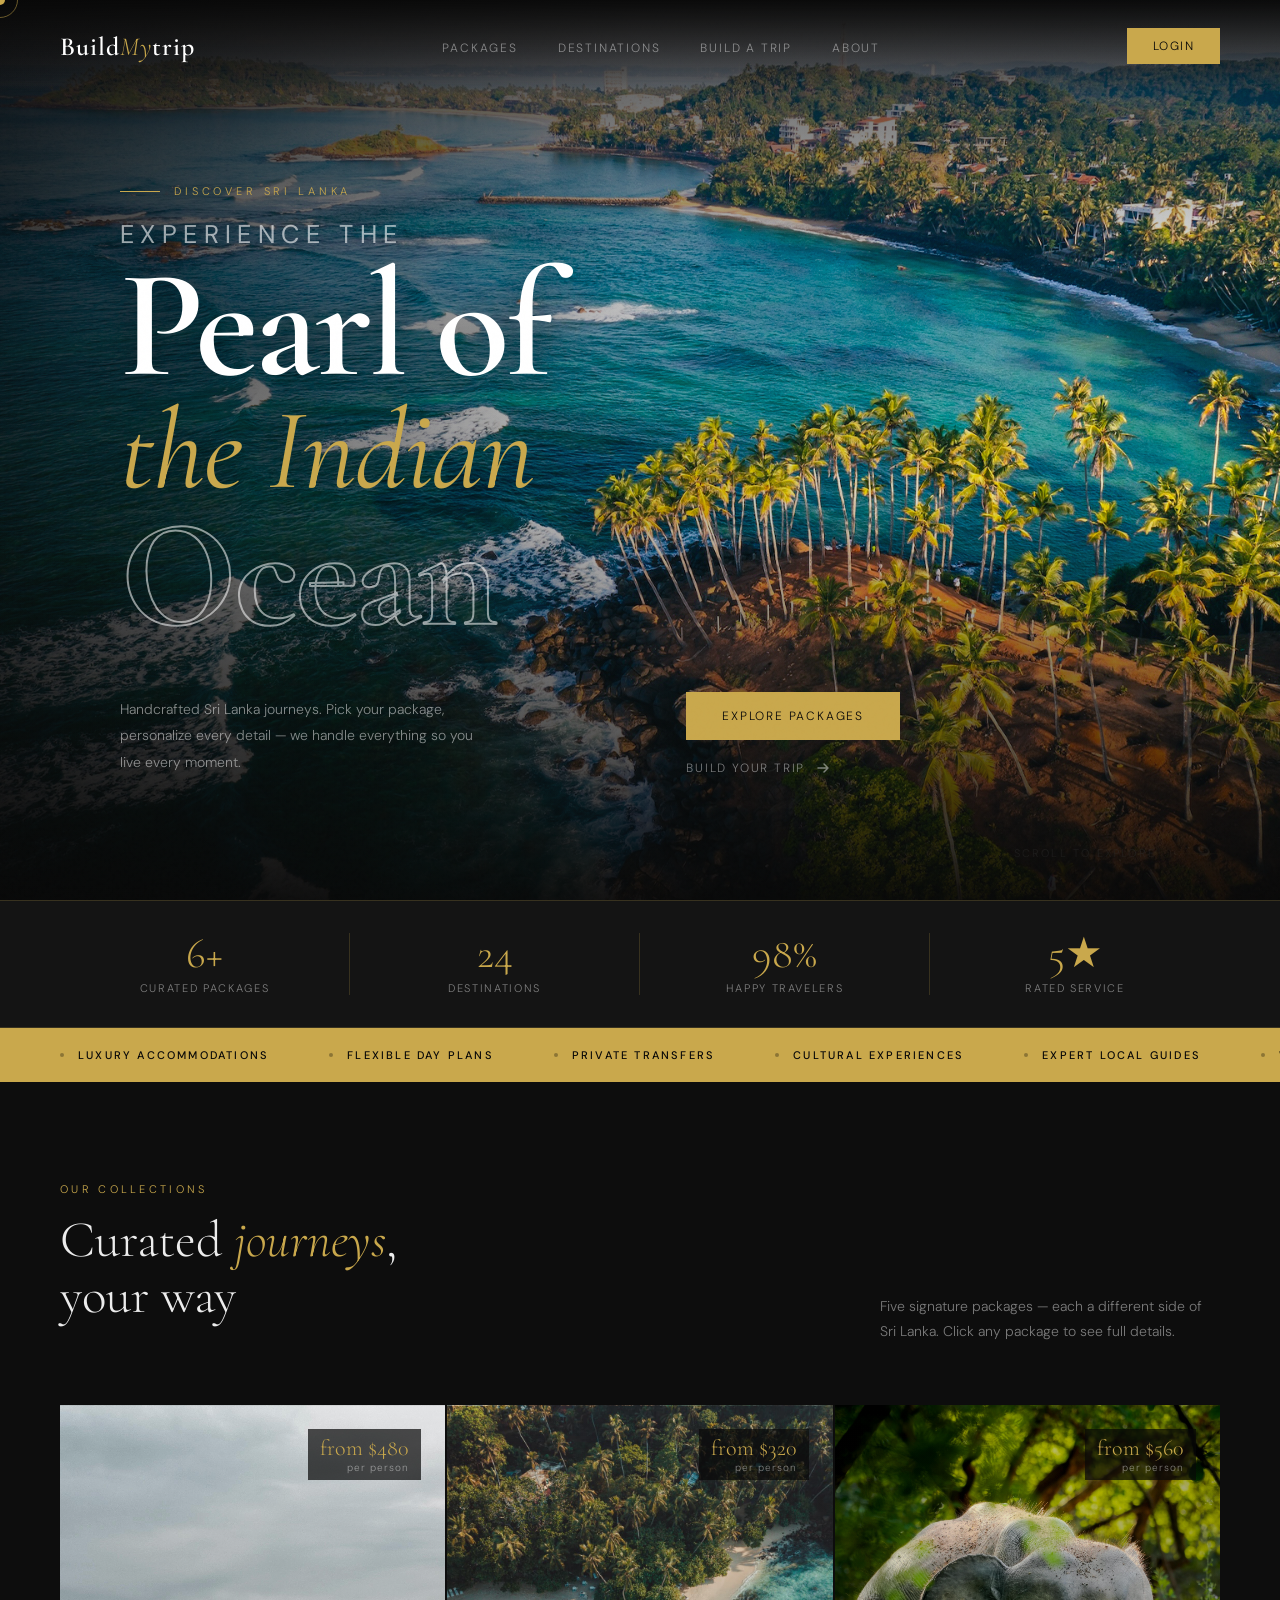
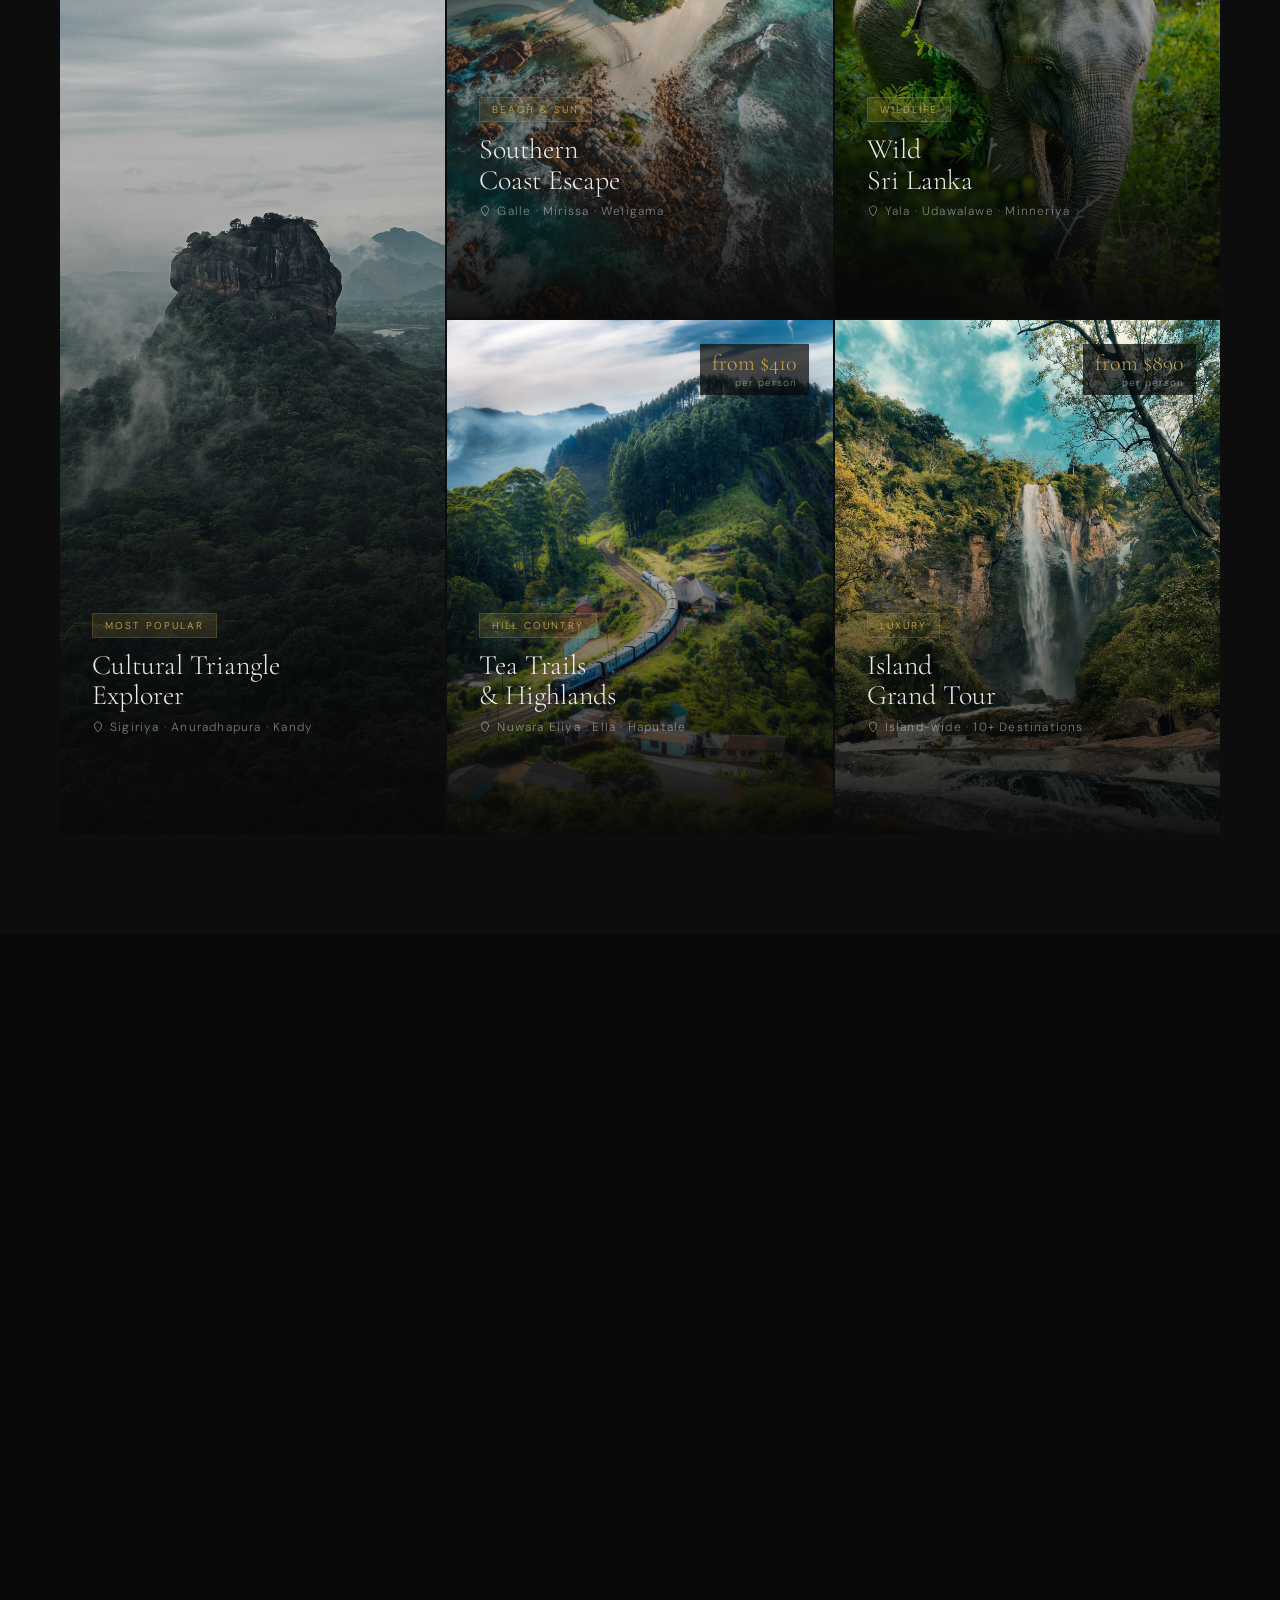
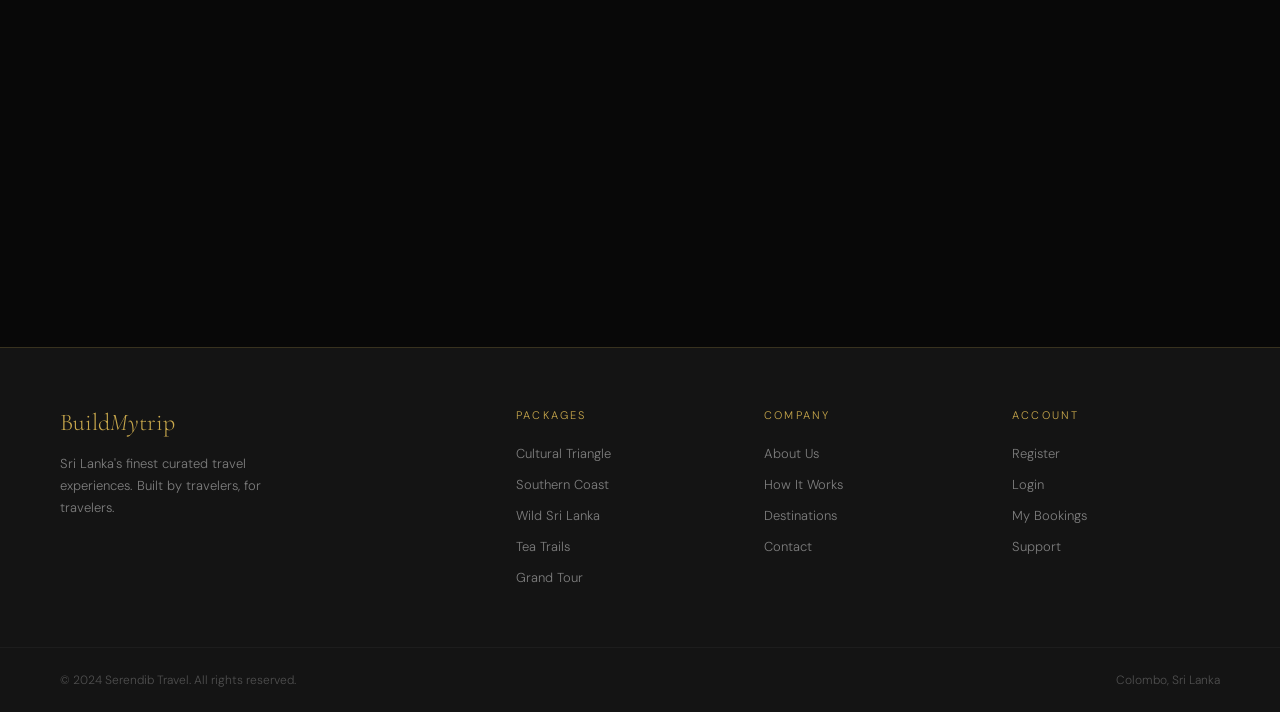
==== commit e28ae8b3: "Full Frontend" ====
--- a/frontend/index.html
+++ b/frontend/index.html
@@ -824,14 +824,14 @@
 
 <!-- NAV -->
 <nav id="navbar">
-  <a href="#" class="nav-logo">Build<span>My</span>trip</a>
+  <a href="index.html" class="nav-logo">Build<span>My</span>trip</a>
   <ul class="nav-links">
     <li><a href="#packages">Packages</a></li>
-    <li><a href="#destinations">Destinations</a></li>
-    <li><a href="#customize">Customize</a></li>
+    <li><a href="destinations.html">Destinations</a></li>
+    <li><a href="package-builder.html">Build a Trip</a></li>
     <li><a href="#">About</a></li>
   </ul>
-  <a href="#" class="nav-cta">Book Now</a>
+  <a href="login.html" class="nav-cta">Login</a>
 </nav>
 
 <!-- HERO -->
@@ -853,8 +853,8 @@
       </p>
       <div class="hero-actions">
         <a href="#packages" class="btn-primary"><span>Explore Packages</span></a>
-        <a href="#customize" class="btn-ghost">
-          Customize Your Trip
+        <a href="package-builder.html" class="btn-ghost">
+          Build Your Trip
           <svg width="16" height="16" viewBox="0 0 16 16" fill="none"><path d="M3 8h10M9 4l4 4-4 4" stroke="currentColor" stroke-width="1.5" stroke-linecap="round" stroke-linejoin="round"/></svg>
         </a>
       </div>
@@ -913,14 +913,14 @@
       <div class="section-eyebrow">Our Collections</div>
       <h2 class="section-title">Curated <em>journeys</em>,<br>your way</h2>
     </div>
-    <p class="section-desc" style="max-width:340px;font-size:14px;">Six signature packages — each a different side of Sri Lanka. Pick yours and personalize every detail.</p>
+    <p class="section-desc" style="max-width:340px;font-size:14px;">Five signature packages — each a different side of Sri Lanka. Click any package to see full details.</p>
   </div>
   <div class="packages-grid">
-    <!-- Large card -->
-    <div class="pkg-card" style="grid-row: span 2;">
+
+    <div class="pkg-card" onclick="openPkgModal('cultural')">
       <div class="pkg-card-bg" style="background-image: url('assets/images/packages/cultural-triangle.jpg');"></div>
       <div class="pkg-card-overlay"></div>
-      <div class="pkg-price">from $480<small>per person</small></div>
+      <div class="pkg-price" style="background:rgba(8,8,8,0.7);padding:6px 12px;">from $480<small>per person</small></div>
       <div class="pkg-card-content">
         <div class="pkg-badge">Most Popular</div>
         <div class="pkg-name">Cultural Triangle<br>Explorer</div>
@@ -931,15 +931,15 @@
         <div class="pkg-meta">
           <div class="pkg-meta-item"><strong>5–8 Days</strong>Duration</div>
           <div class="pkg-meta-item"><strong>1–12</strong>Travelers</div>
-          <div class="pkg-meta-item"><strong>3 Types</strong>Travel Style</div>
+          <div class="pkg-meta-item"><strong>Click</strong>Full Details</div>
         </div>
       </div>
     </div>
-    <!-- Card 2 -->
-    <div class="pkg-card">
+
+    <div class="pkg-card" onclick="openPkgModal('southern')">
       <div class="pkg-card-bg" style="background-image: url('assets/images/packages/southern-coast.jpg');"></div>
       <div class="pkg-card-overlay"></div>
-      <div class="pkg-price">from $320<small>per person</small></div>
+      <div class="pkg-price" style="background:rgba(8,8,8,0.7);padding:6px 12px;">from $320<small>per person</small></div>
       <div class="pkg-card-content">
         <div class="pkg-badge">Beach & Sun</div>
         <div class="pkg-name">Southern<br>Coast Escape</div>
@@ -950,14 +950,15 @@
         <div class="pkg-meta">
           <div class="pkg-meta-item"><strong>3–6 Days</strong>Duration</div>
           <div class="pkg-meta-item"><strong>1–8</strong>Travelers</div>
+          <div class="pkg-meta-item"><strong>Click</strong>Full Details</div>
         </div>
       </div>
     </div>
-    <!-- Card 3 -->
-    <div class="pkg-card">
+
+    <div class="pkg-card" onclick="openPkgModal('wild')">
       <div class="pkg-card-bg" style="background-image: url('assets/images/packages/wild-srilanka.jpg');"></div>
       <div class="pkg-card-overlay"></div>
-      <div class="pkg-price">from $560<small>per person</small></div>
+      <div class="pkg-price" style="background:rgba(8,8,8,0.7);padding:6px 12px;">from $560<small>per person</small></div>
       <div class="pkg-card-content">
         <div class="pkg-badge">Wildlife</div>
         <div class="pkg-name">Wild<br>Sri Lanka</div>
@@ -968,14 +969,15 @@
         <div class="pkg-meta">
           <div class="pkg-meta-item"><strong>4–7 Days</strong>Duration</div>
           <div class="pkg-meta-item"><strong>1–6</strong>Travelers</div>
+          <div class="pkg-meta-item"><strong>Click</strong>Full Details</div>
         </div>
       </div>
     </div>
-    <!-- Card 4 -->
-    <div class="pkg-card">
+
+    <div class="pkg-card" onclick="openPkgModal('tea')">
       <div class="pkg-card-bg" style="background-image: url('assets/images/packages/tea-trails.jpg');"></div>
       <div class="pkg-card-overlay"></div>
-      <div class="pkg-price">from $410<small>per person</small></div>
+      <div class="pkg-price" style="background:rgba(8,8,8,0.7);padding:6px 12px;">from $410<small>per person</small></div>
       <div class="pkg-card-content">
         <div class="pkg-badge">Hill Country</div>
         <div class="pkg-name">Tea Trails<br>& Highlands</div>
@@ -986,14 +988,15 @@
         <div class="pkg-meta">
           <div class="pkg-meta-item"><strong>4–6 Days</strong>Duration</div>
           <div class="pkg-meta-item"><strong>1–10</strong>Travelers</div>
+          <div class="pkg-meta-item"><strong>Click</strong>Full Details</div>
         </div>
       </div>
     </div>
-    <!-- Card 5 -->
-    <div class="pkg-card">
+
+    <div class="pkg-card" onclick="openPkgModal('grand')">
       <div class="pkg-card-bg" style="background-image: url('assets/images/packages/grand-tour.jpg');"></div>
       <div class="pkg-card-overlay"></div>
-      <div class="pkg-price">from $890<small>per person</small></div>
+      <div class="pkg-price" style="background:rgba(8,8,8,0.7);padding:6px 12px;">from $890<small>per person</small></div>
       <div class="pkg-card-content">
         <div class="pkg-badge">Luxury</div>
         <div class="pkg-name">Island<br>Grand Tour</div>
@@ -1004,11 +1007,57 @@
         <div class="pkg-meta">
           <div class="pkg-meta-item"><strong>10–14 Days</strong>Duration</div>
           <div class="pkg-meta-item"><strong>1–6</strong>Travelers</div>
+          <div class="pkg-meta-item"><strong>Click</strong>Full Details</div>
         </div>
       </div>
     </div>
+
   </div>
 </section>
+
+<!-- PACKAGE MODAL -->
+<div class="modal-overlay" id="pkgModalOverlay" onclick="closePkgModalOutside(event)" style="position:fixed;inset:0;background:rgba(8,8,8,0.92);backdrop-filter:blur(12px);z-index:800;display:flex;align-items:center;justify-content:center;padding:40px;opacity:0;pointer-events:none;transition:opacity .4s;">
+  <div id="pkgModal" style="background:var(--surface);border:1px solid var(--border);max-width:860px;width:100%;max-height:88vh;overflow-y:auto;scrollbar-width:none;transform:translateY(30px);transition:transform .4s;position:relative;">
+    <div style="position:relative;height:320px;overflow:hidden;">
+      <img id="pmImg" src="" alt="" style="width:100%;height:100%;object-fit:cover;transition:transform 8s ease-out;">
+      <div style="position:absolute;inset:0;background:linear-gradient(to top,rgba(20,20,20,1) 0%,rgba(20,20,20,0.2) 50%,transparent 100%);"></div>
+      <button onclick="closePkgModal()" style="position:absolute;top:16px;right:16px;width:38px;height:38px;background:rgba(8,8,8,0.8);border:1px solid var(--border);color:var(--text);font-size:16px;cursor:none;display:flex;align-items:center;justify-content:center;transition:background .2s;z-index:2;">✕</button>
+      <div style="position:absolute;bottom:24px;left:32px;z-index:2;">
+        <div id="pmBadge" style="font-size:10px;letter-spacing:0.2em;text-transform:uppercase;background:var(--gold);color:var(--black);padding:4px 12px;display:inline-block;margin-bottom:10px;font-weight:500;"></div>
+        <div id="pmName" style="font-family:'Cormorant Garamond',serif;font-size:42px;font-weight:600;color:#fff;line-height:1;text-shadow:0 2px 20px rgba(0,0,0,0.9);"></div>
+      </div>
+    </div>
+    <div style="padding:32px;">
+      <!-- ROUTE -->
+      <div style="font-size:11px;letter-spacing:0.2em;text-transform:uppercase;color:var(--gold);margin-bottom:10px;">Route</div>
+      <div id="pmRoute" style="font-size:15px;color:var(--text);margin-bottom:24px;padding-bottom:24px;border-bottom:1px solid var(--border);"></div>
+      <!-- INFO GRID -->
+      <div style="display:grid;grid-template-columns:repeat(4,1fr);gap:1px;background:var(--border);border:1px solid var(--border);margin-bottom:28px;">
+        <div style="background:var(--surface2);padding:16px;text-align:center;"><div style="font-size:10px;letter-spacing:0.15em;text-transform:uppercase;color:var(--muted);margin-bottom:6px;">Duration</div><div id="pmDays" style="font-family:'Cormorant Garamond',serif;font-size:20px;color:var(--gold);"></div></div>
+        <div style="background:var(--surface2);padding:16px;text-align:center;"><div style="font-size:10px;letter-spacing:0.15em;text-transform:uppercase;color:var(--muted);margin-bottom:6px;">Travelers</div><div id="pmTravelers" style="font-family:'Cormorant Garamond',serif;font-size:20px;color:var(--gold);"></div></div>
+        <div style="background:var(--surface2);padding:16px;text-align:center;"><div style="font-size:10px;letter-spacing:0.15em;text-transform:uppercase;color:var(--muted);margin-bottom:6px;">From</div><div id="pmPrice" style="font-family:'Cormorant Garamond',serif;font-size:20px;color:var(--gold);"></div></div>
+        <div style="background:var(--surface2);padding:16px;text-align:center;"><div style="font-size:10px;letter-spacing:0.15em;text-transform:uppercase;color:var(--muted);margin-bottom:6px;">Best Time</div><div id="pmTime" style="font-family:'Cormorant Garamond',serif;font-size:20px;color:var(--gold);"></div></div>
+      </div>
+      <!-- DESCRIPTION -->
+      <div style="font-size:11px;letter-spacing:0.2em;text-transform:uppercase;color:var(--gold);margin-bottom:10px;">About This Package</div>
+      <p id="pmDesc" style="font-size:14px;color:rgba(255,255,255,0.6);line-height:1.9;margin-bottom:24px;"></p>
+      <!-- DESTINATIONS -->
+      <div style="font-size:11px;letter-spacing:0.2em;text-transform:uppercase;color:var(--gold);margin-bottom:12px;">Destinations Covered</div>
+      <div id="pmDests" style="display:flex;gap:8px;flex-wrap:wrap;margin-bottom:24px;"></div>
+      <!-- ACTIVITIES -->
+      <div style="font-size:11px;letter-spacing:0.2em;text-transform:uppercase;color:var(--gold);margin-bottom:12px;">Included Activities</div>
+      <div id="pmActs" style="display:flex;gap:8px;flex-wrap:wrap;margin-bottom:28px;"></div>
+      <!-- WHAT'S INCLUDED -->
+      <div style="font-size:11px;letter-spacing:0.2em;text-transform:uppercase;color:var(--gold);margin-bottom:12px;">What's Included</div>
+      <div id="pmIncludes" style="display:grid;grid-template-columns:1fr 1fr;gap:8px;margin-bottom:32px;"></div>
+      <!-- CTA -->
+      <div style="display:flex;gap:16px;align-items:center;">
+        <a id="pmCta" href="package-builder.html" style="font-size:12px;letter-spacing:0.15em;text-transform:uppercase;color:var(--black);background:var(--gold);padding:16px 36px;text-decoration:none;transition:background .3s;">Book This Package →</a>
+        <button onclick="closePkgModal()" style="font-size:12px;letter-spacing:0.1em;color:var(--muted);background:transparent;border:none;cursor:none;padding:16px 0;transition:color .3s;">← Back</button>
+      </div>
+    </div>
+  </div>
+</div>
 
 <!-- HOW IT WORKS -->
 <section class="how" id="how">
@@ -1063,7 +1112,7 @@
       <div class="section-eyebrow">Iconic Places</div>
       <h2 class="section-title">The destinations<br>that define <em>Sri Lanka</em></h2>
     </div>
-    <a href="#" class="btn-ghost" style="margin-bottom:12px;">
+    <a href="destinations.html" class="btn-ghost" style="margin-bottom:12px;">
       View All
       <svg width="16" height="16" viewBox="0 0 16 16" fill="none"><path d="M3 8h10M9 4l4 4-4 4" stroke="currentColor" stroke-width="1.5" stroke-linecap="round" stroke-linejoin="round"/></svg>
     </a>
@@ -1115,89 +1164,6 @@
       <div class="dest-card-info">
         <div class="dest-card-name">Kandy</div>
         <div class="dest-card-tag">Temple of Tooth</div>
-      </div>
-    </div>
-  </div>
-</section>
-
-<!-- CUSTOMIZE TEASER -->
-<section class="customize" id="customize">
-  <div class="customize-inner">
-    <div class="fade-in">
-      <div class="section-eyebrow">Build Your Trip</div>
-      <h2 class="section-title">You <em>decide</em>,<br>we deliver</h2>
-      <div class="gold-line"></div>
-      <p class="section-desc" style="margin-bottom:40px;">Every package is a framework — you shape the details. Duration, travel style, activities. Real-time pricing as you customize.</p>
-      <div class="customize-options">
-        <div class="option-group">
-          <div class="option-group-title">Trip Duration</div>
-          <div class="option-chips">
-            <div class="chip active" onclick="updateCalc(this,'duration')">3 Days</div>
-            <div class="chip" onclick="updateCalc(this,'duration')">5 Days</div>
-            <div class="chip" onclick="updateCalc(this,'duration')">7 Days</div>
-            <div class="chip" onclick="updateCalc(this,'duration')">10 Days</div>
-          </div>
-        </div>
-        <div class="option-group">
-          <div class="option-group-title">Travel Style</div>
-          <div class="option-chips">
-            <div class="chip active" onclick="updateCalc(this,'style')">Budget</div>
-            <div class="chip" onclick="updateCalc(this,'style')">Comfort</div>
-            <div class="chip" onclick="updateCalc(this,'style')">Luxury</div>
-          </div>
-        </div>
-        <div class="option-group">
-          <div class="option-group-title">Activities (select all you want)</div>
-          <div class="option-chips">
-            <div class="chip active" onclick="toggleActivity(this)">City Tours</div>
-            <div class="chip" onclick="toggleActivity(this)">Whale Watching</div>
-            <div class="chip active" onclick="toggleActivity(this)">Hiking</div>
-            <div class="chip" onclick="toggleActivity(this)">Surfing</div>
-            <div class="chip" onclick="toggleActivity(this)">Safari</div>
-            <div class="chip" onclick="toggleActivity(this)">Cooking Class</div>
-          </div>
-        </div>
-        <div class="option-group">
-          <div class="option-group-title">Number of Travelers</div>
-          <div style="display:flex;align-items:center;gap:16px;margin-top:4px;">
-            <button onclick="changeTravelers(-1)" style="background:transparent;border:1px solid var(--border);color:var(--gold);width:32px;height:32px;cursor:none;font-size:18px;display:flex;align-items:center;justify-content:center;">−</button>
-            <span id="traveler-count" style="font-family:'Cormorant Garamond',serif;font-size:28px;color:var(--text);min-width:24px;text-align:center;">2</span>
-            <button onclick="changeTravelers(1)" style="background:transparent;border:1px solid var(--border);color:var(--gold);width:32px;height:32px;cursor:none;font-size:18px;display:flex;align-items:center;justify-content:center;">+</button>
-            <span style="font-size:13px;color:var(--muted);">travelers</span>
-          </div>
-        </div>
-      </div>
-    </div>
-    <div class="customize-visual fade-in fade-in-delay-2">
-      <div class="price-calculator">
-        <div class="calc-title">Your Package Estimate</div>
-        <div class="calc-subtitle">Southern Coast Escape · Updating live</div>
-        <div class="calc-row">
-          <span class="calc-row-label">Base package (3 days)</span>
-          <span class="calc-row-val" id="c-base">$320</span>
-        </div>
-        <div class="calc-row">
-          <span class="calc-row-label">Travel style (Budget)</span>
-          <span class="calc-row-val" id="c-style">$0</span>
-        </div>
-        <div class="calc-row">
-          <span class="calc-row-label">Activities (2 selected)</span>
-          <span class="calc-row-val" id="c-activities">$60</span>
-        </div>
-        <div class="calc-row">
-          <span class="calc-row-label">Travelers (×2)</span>
-          <span class="calc-row-val" id="c-travelers">×2</span>
-        </div>
-        <div class="calc-row" style="border-bottom:1px solid var(--border);">
-          <span class="calc-row-label" style="color:#4ade80;">Early bird discount</span>
-          <span class="calc-row-val" style="color:#4ade80;" id="c-discount">−$76</span>
-        </div>
-        <div class="calc-total">
-          <div class="calc-total-label">Estimated Total</div>
-          <div class="calc-total-price" id="c-total">$684<small> / all-in</small></div>
-        </div>
-        <a href="#" class="btn-primary" style="display:block;text-align:center;margin-top:24px;"><span>Proceed to Book</span></a>
-        <p style="font-size:11px;color:rgba(255,255,255,0.2);text-align:center;margin-top:14px;line-height:1.6;">Final price confirmed at booking. No hidden fees.</p>
       </div>
     </div>
   </div>
@@ -1221,7 +1187,7 @@
   <div class="cta-right">
     <p class="cta-desc">Join thousands of travelers who've discovered the pearl of the Indian Ocean with BuildMyTrip. Register in seconds, customize your package, and start counting down the days.</p>
     <div class="cta-actions">
-      <a href="#" class="btn-primary"><span>Create Account</span></a>
+      <a href="register.html" class="btn-primary"><span>Create Account</span></a>
       <a href="#packages" class="btn-ghost">
         Browse Packages
         <svg width="16" height="16" viewBox="0 0 16 16" fill="none"><path d="M3 8h10M9 4l4 4-4 4" stroke="currentColor" stroke-width="1.5" stroke-linecap="round" stroke-linejoin="round"/></svg>
@@ -1239,11 +1205,11 @@
   <div>
     <div class="footer-col-title">Packages</div>
     <ul class="footer-links">
-      <li><a href="#">Cultural Triangle</a></li>
-      <li><a href="#">Southern Coast</a></li>
-      <li><a href="#">Wild Sri Lanka</a></li>
-      <li><a href="#">Tea Trails</a></li>
-      <li><a href="#">Grand Tour</a></li>
+      <li><a href="package-builder.html">Cultural Triangle</a></li>
+      <li><a href="package-builder.html">Southern Coast</a></li>
+      <li><a href="package-builder.html">Wild Sri Lanka</a></li>
+      <li><a href="package-builder.html">Tea Trails</a></li>
+      <li><a href="package-builder.html">Grand Tour</a></li>
     </ul>
   </div>
   <div>
@@ -1309,50 +1275,110 @@
   }, { threshold: 0.12 });
   document.querySelectorAll('.fade-in').forEach(el => observer.observe(el));
 
-  // Calculator state
-  const state = { days: 3, style: 0, activities: 2, travelers: 2 };
-  const dayPrices = { '3 Days': 320, '5 Days': 480, '7 Days': 640, '10 Days': 890 };
-  const stylePrices = { 'Budget': 0, 'Comfort': 120, 'Luxury': 280 };
-  const activityPrice = 30;
-
-  function recalc() {
-    const base = state.days;
-    const styleAdd = state.style;
-    const actAdd = state.activities * activityPrice;
-    const subtotal = (base + styleAdd + actAdd) * state.travelers;
-    const discount = Math.round(subtotal * 0.1);
-    const total = subtotal - discount;
-    document.getElementById('c-base').textContent = '$' + base;
-    document.getElementById('c-style').textContent = styleAdd === 0 ? '$0' : '+$' + styleAdd;
-    document.getElementById('c-activities').textContent = '$' + actAdd;
-    document.getElementById('c-travelers').textContent = '×' + state.travelers;
-    document.getElementById('c-discount').textContent = '−$' + discount;
-    document.getElementById('c-total').innerHTML = '$' + total + '<small> / all-in</small>';
-  }
-
-  function updateCalc(el, type) {
-    const group = el.parentElement;
-    group.querySelectorAll('.chip').forEach(c => c.classList.remove('active'));
-    el.classList.add('active');
-    if (type === 'duration') state.days = dayPrices[el.textContent] || 320;
-    if (type === 'style') state.style = stylePrices[el.textContent] || 0;
-    recalc();
-    const sub = document.querySelector('.calc-subtitle');
-    if (type === 'duration') sub.textContent = 'Southern Coast Escape · ' + el.textContent;
-  }
-
-  function toggleActivity(el) {
-    el.classList.toggle('active');
-    state.activities = document.querySelectorAll('.option-chips .chip.active').length - 2;
-    if (state.activities < 0) state.activities = 0;
-    recalc();
-  }
-
-  function changeTravelers(delta) {
-    state.travelers = Math.max(1, Math.min(12, state.travelers + delta));
-    document.getElementById('traveler-count').textContent = state.travelers;
-    recalc();
-  }
+  // PACKAGE DATA
+  const pkgData = {
+    cultural: {
+      name: 'Cultural Triangle Explorer',
+      badge: 'Most Popular',
+      img: 'assets/images/packages/cultural-triangle.jpg',
+      route: 'Colombo → Sigiriya → Anuradhapura → Polonnaruwa → Kandy → Colombo',
+      days: '5–8 Days', travelers: '1–12', price: 'from $480', time: 'Dec – Apr',
+      desc: 'Journey through the ancient heartland of Sri Lanka — a UNESCO-rich trail connecting rock fortresses, sacred cities, and the last royal capital. This package takes you through 2,500 years of history across three of the island\'s most spectacular archaeological sites, ending in the cultural capital Kandy.',
+      destinations: ['Colombo', 'Sigiriya', 'Anuradhapura', 'Polonnaruwa', 'Kandy'],
+      activities: ['City Tour', 'Temple Visit', 'Cycling', 'Cultural Show', 'Cooking Class'],
+      includes: ['Airport Transfers', 'Hotel Accommodation', 'Daily Breakfast', 'Expert Guide', 'Entry Tickets', 'Air-conditioned Transport']
+    },
+    southern: {
+      name: 'Southern Coast Escape',
+      badge: 'Beach & Sun',
+      img: 'assets/images/packages/southern-coast.jpg',
+      route: 'Colombo → Galle → Mirissa → Weligama → Colombo',
+      days: '3–6 Days', travelers: '1–8', price: 'from $320', time: 'Nov – Apr',
+      desc: 'Sri Lanka\'s southern coastline is a string of picture-perfect beaches, colonial forts, and world-class surf breaks. From the UNESCO-listed Galle Fort\'s cobblestone streets to Mirissa\'s blue whale watching and Weligama\'s gentle surf, this is the ultimate beach escape.',
+      destinations: ['Galle', 'Mirissa', 'Weligama'],
+      activities: ['Whale Watching', 'Surfing', 'Snorkeling', 'Glass Bottom Boat', 'Beach Yoga'],
+      includes: ['Airport Transfers', 'Beach Hotel', 'Daily Breakfast', 'Snorkeling Gear', 'Whale Watch Tour', 'Air-conditioned Transport']
+    },
+    wild: {
+      name: 'Wild Sri Lanka',
+      badge: 'Wildlife',
+      img: 'assets/images/packages/wild-srilanka.jpg',
+      route: 'Colombo → Udawalawe → Yala → Mirissa → Colombo',
+      days: '4–7 Days', travelers: '1–6', price: 'from $560', time: 'Feb – Jul',
+      desc: 'Sri Lanka is one of Asia\'s premier wildlife destinations — leopards, elephants, sloth bears, and blue whales all in one island. This route takes you through two of the best national parks before ending at the coast for whale watching, making it a wildlife lover\'s dream itinerary.',
+      destinations: ['Udawalawe', 'Yala', 'Mirissa'],
+      activities: ['Jeep Safari', 'Bird Watching', 'Night Safari', 'Whale Watching', 'Snorkeling'],
+      includes: ['Airport Transfers', 'Safari Lodge Stay', 'Daily Breakfast', 'Jeep Safari', 'Park Entry Fees', 'Expert Naturalist Guide']
+    },
+    tea: {
+      name: 'Tea Trails & Highlands',
+      badge: 'Hill Country',
+      img: 'assets/images/packages/tea-trails.jpg',
+      route: 'Colombo → Kandy → Nuwara Eliya → Ella → Colombo',
+      days: '4–6 Days', travelers: '1–10', price: 'from $410', time: 'Jan – Apr',
+      desc: 'The hill country is Sri Lanka\'s most dramatic landscape — misty peaks, endless green tea estates, and the iconic Nine Arches Bridge. This route follows the legendary scenic train line through the heart of Ceylon tea country, with stops in the cultural capital Kandy and the charming highland villages.',
+      destinations: ['Kandy', 'Nuwara Eliya', 'Ella'],
+      activities: ['Tea Factory Tour', 'Scenic Train Ride', 'Hiking', 'Waterfall Visit', 'Cultural Show'],
+      includes: ['Airport Transfers', 'Tea Estate Bungalow', 'Daily Breakfast', 'Train Tickets', 'Tea Factory Tour', 'Expert Guide']
+    },
+    grand: {
+      name: 'Island Grand Tour',
+      badge: 'Luxury',
+      img: 'assets/images/packages/grand-tour.jpg',
+      route: 'Colombo → Kandy → Ella → Yala → Galle → Mirissa → Colombo',
+      days: '10–14 Days', travelers: '1–6', price: 'from $890', time: 'Dec – Apr',
+      desc: 'The ultimate Sri Lanka experience — covering the best of culture, highlands, wildlife, heritage, and beaches in one seamless luxury journey. This is the package for those who want to experience everything the island has to offer without compromise. Staying in the finest hotels at every stop.',
+      destinations: ['Kandy', 'Nuwara Eliya', 'Ella', 'Yala', 'Galle', 'Mirissa'],
+      activities: ['City Tour', 'Safari', 'Whale Watching', 'Surfing', 'Hiking', 'Temple Visit', 'Tea Tour'],
+      includes: ['Airport Transfers', 'Luxury Hotels', 'All Meals', 'Private Driver', 'All Entry Fees', 'Expert Guide', 'Jeep Safari', 'Whale Watch Tour']
+    }
+  };
+
+  function openPkgModal(id) {
+    const d = pkgData[id];
+    if(!d) return;
+    document.getElementById('pmImg').src = d.img;
+    document.getElementById('pmBadge').textContent = d.badge;
+    document.getElementById('pmName').textContent = d.name;
+    document.getElementById('pmRoute').textContent = d.route;
+    document.getElementById('pmDays').textContent = d.days;
+    document.getElementById('pmTravelers').textContent = d.travelers;
+    document.getElementById('pmPrice').textContent = d.price;
+    document.getElementById('pmTime').textContent = d.time;
+    document.getElementById('pmDesc').textContent = d.desc;
+    document.getElementById('pmDests').innerHTML = d.destinations.map(dest =>
+      `<span style="font-size:12px;padding:6px 14px;border:1px solid var(--border);color:var(--gold);">📍 ${dest}</span>`
+    ).join('');
+    document.getElementById('pmActs').innerHTML = d.activities.map(a =>
+      `<span style="font-size:12px;padding:6px 14px;border:1px solid rgba(255,255,255,0.08);color:rgba(255,255,255,0.6);">${a}</span>`
+    ).join('');
+    document.getElementById('pmIncludes').innerHTML = d.includes.map(i =>
+      `<div style="font-size:13px;color:rgba(255,255,255,0.65);padding:8px 0;border-bottom:1px solid rgba(255,255,255,0.04);display:flex;align-items:center;gap:8px;"><span style="color:var(--gold);">✓</span>${i}</div>`
+    ).join('');
+    // Pass package ID so builder auto-selects it
+    document.getElementById('pmCta').href = 'package-builder.html?package=' + id;
+    const overlay = document.getElementById('pkgModalOverlay');
+    overlay.style.opacity = '1';
+    overlay.style.pointerEvents = 'all';
+    document.getElementById('pkgModal').style.transform = 'translateY(0)';
+    document.body.style.overflow = 'hidden';
+    setTimeout(() => { document.getElementById('pmImg').style.transform = 'scale(1.04)'; }, 100);
+  }
+
+  function closePkgModal() {
+    const overlay = document.getElementById('pkgModalOverlay');
+    overlay.style.opacity = '0';
+    overlay.style.pointerEvents = 'none';
+    document.getElementById('pkgModal').style.transform = 'translateY(30px)';
+    document.getElementById('pmImg').style.transform = 'scale(1)';
+    document.body.style.overflow = '';
+  }
+
+  function closePkgModalOutside(e) {
+    if(e.target === document.getElementById('pkgModalOverlay')) closePkgModal();
+  }
+
+  document.addEventListener('keydown', e => { if(e.key === 'Escape') closePkgModal(); });
 </script>
 </body>
 </html>
